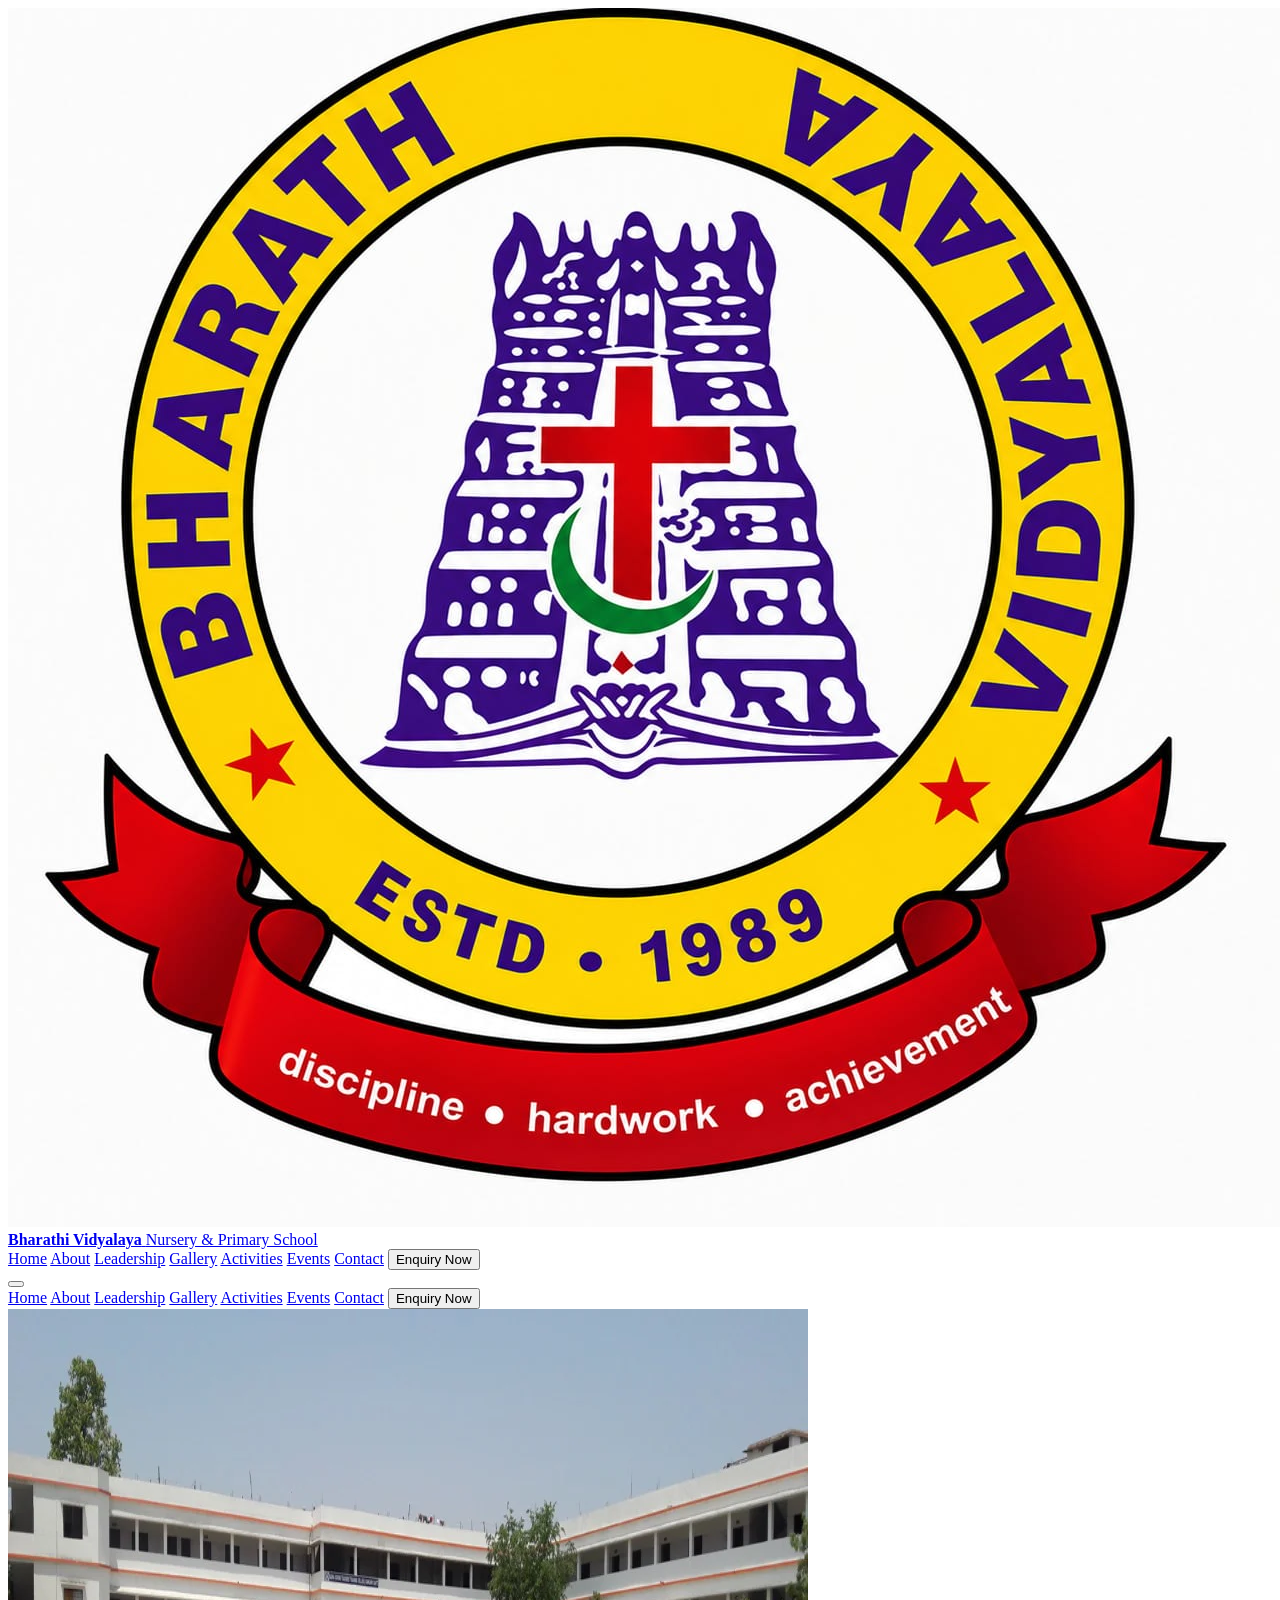
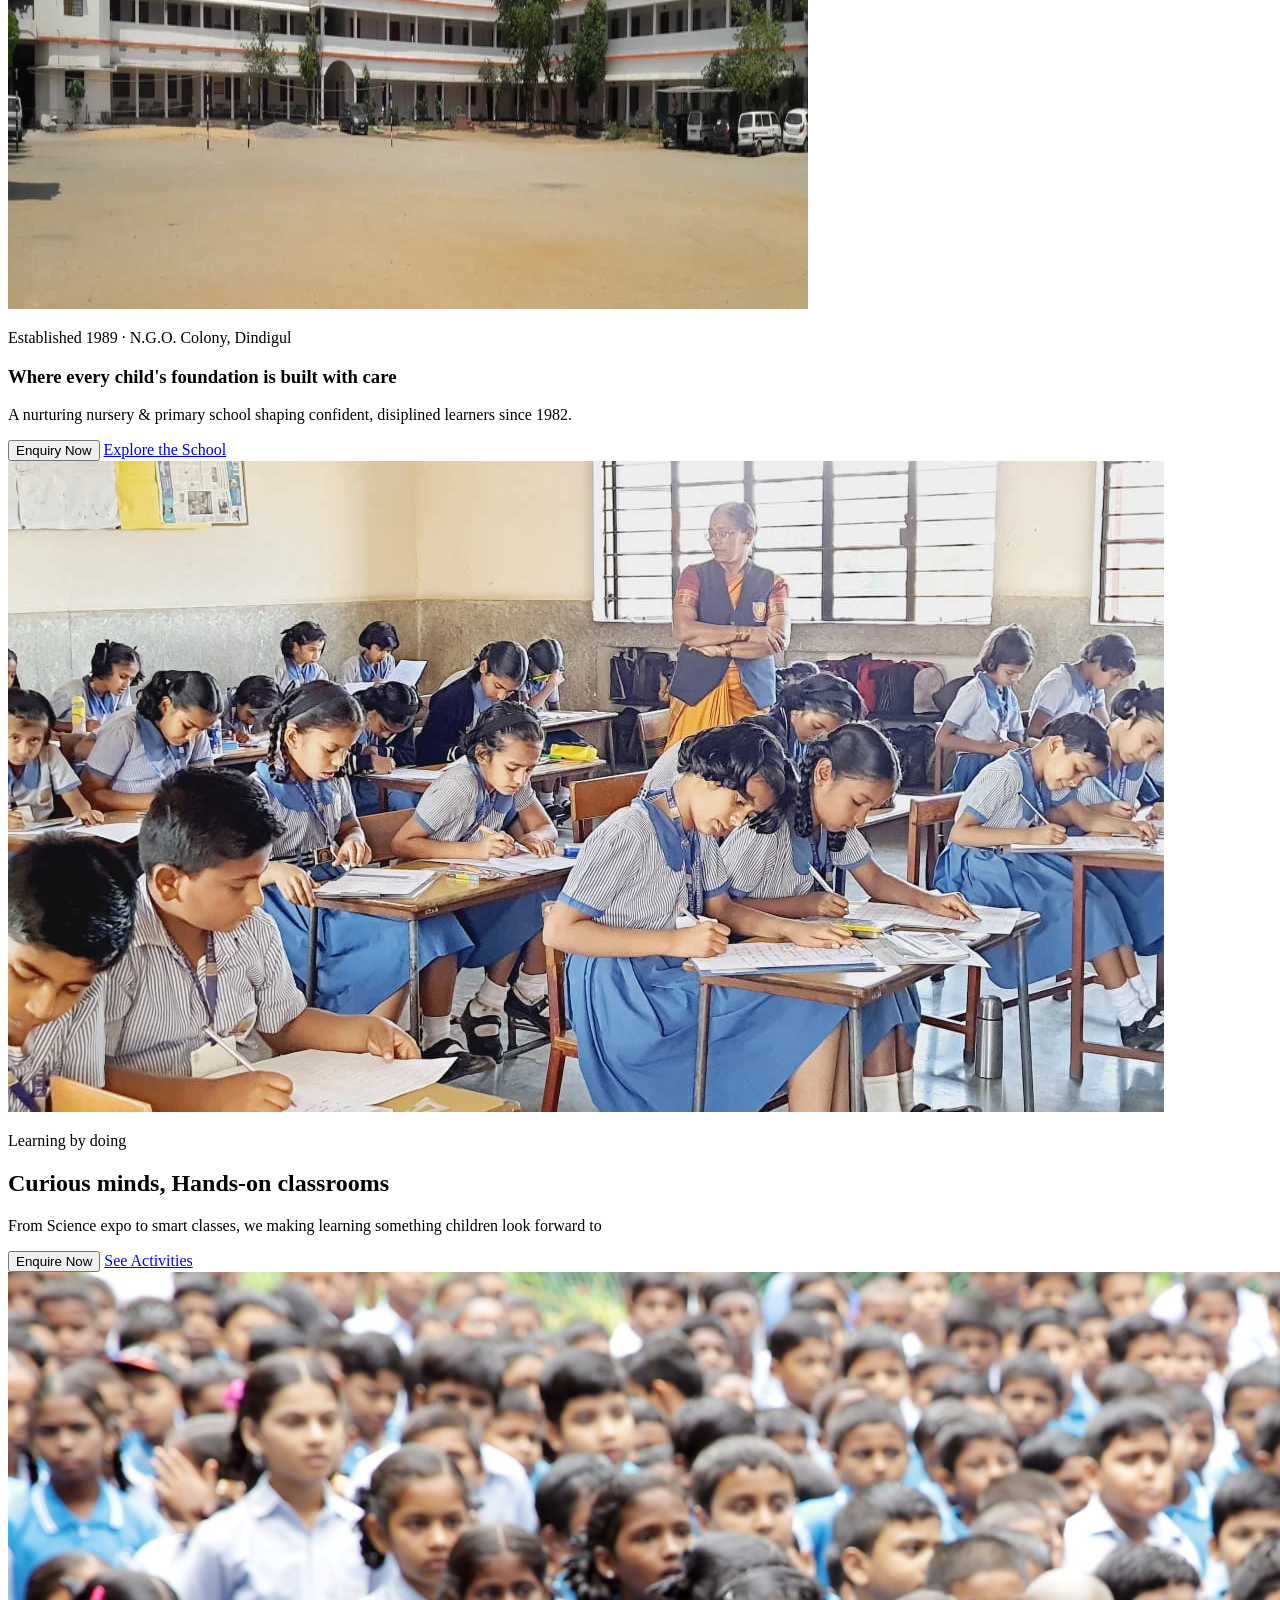
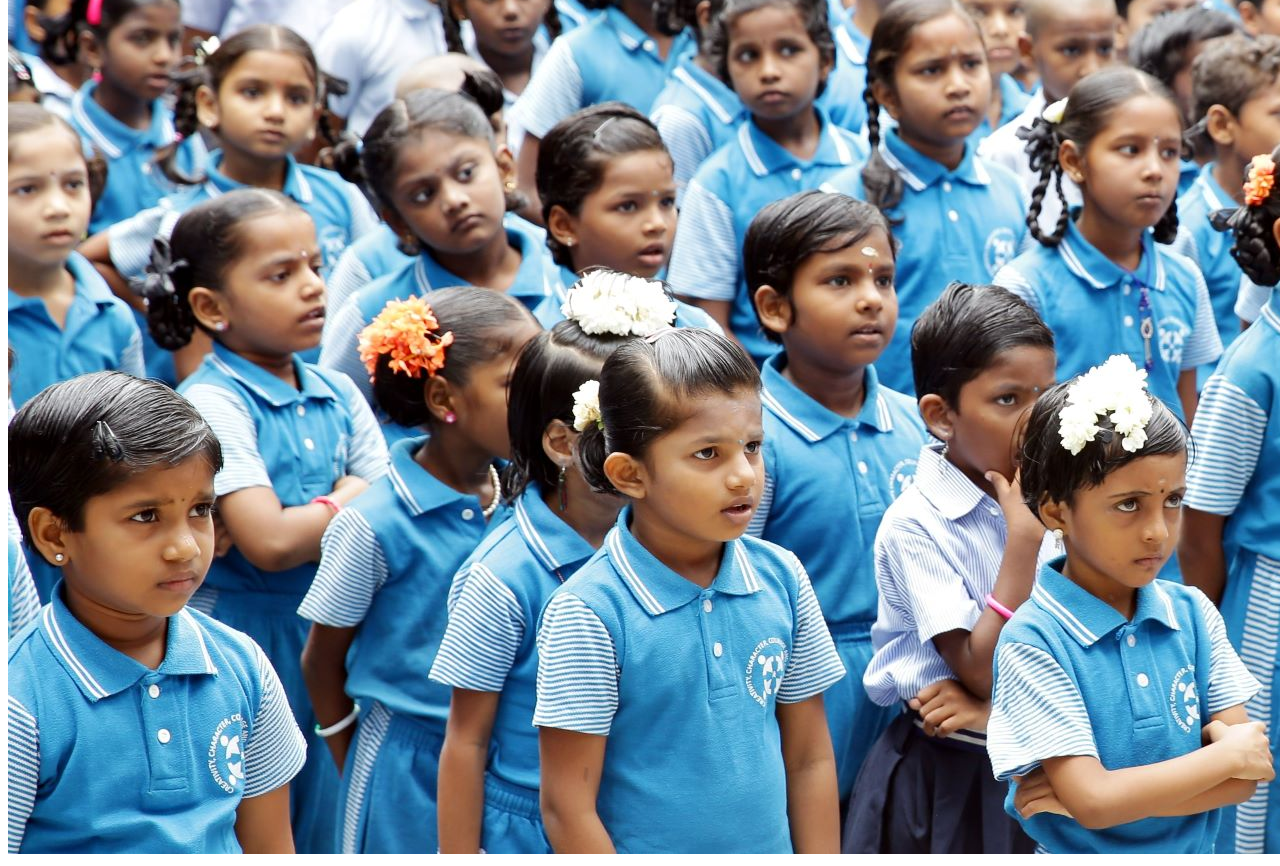
==== index.html @ d166e6af "first commit" ====
<!DOCTYPE html>
<html lang="en">
<head>
    <meta charset="UTF-8">
    <meta name="viewport" content="width=device-width, initial-scale=1.0">
    <title>Bharathi Vidyalaya</title>
    <meta
    name="description"
    content="Bharathi Vidyalaya Nursery & Primary School, N.G.O. Colony, Dindigul — nurturing confident young learners since 1989."
  />
  <link rel="icon" href="assets/images/bv_logo.jpeg">
  <link rel="stylesheet" href="css/style.css">
</head>
<body>

<!-- ================================ HEADER & NAV-BAR ================================ -->

    <header class="site-header" id="siteHeader">
        <div class="home-container nav-container">
            <a href="index.html" class="brand-img">
                <img src="assets/images/bv_logo.jpeg" class="brand-logo" alt="Bharathi Vidyalaya logo">

                <span class="brand-copy">
                    <strong>Bharathi Vidyalaya</strong>
                    <span>Nursery &amp; Primary School</span>
                </span>
            </a>

            <nav class="desktop-nav">
                <a class="active" href="index.html">Home</a>
                <a href="about.html">About</a>
                <a href="leadership.html">Leadership</a>
                <a href="gallery.html">Gallery</a>
                <a href="activities.html">Activities</a>
                <a href="event.html">Events</a>
                <a href="contact.html">Contact</a>

                <button class="nav-enquiry" type="button">Enquiry Now</button>
            </nav>

            <button class="menu-toggle" id="menuToggle" type="button" aria-label="Open navigation menu" area-expanded = false aria-controls="mobileNav">
                <span></span>
                <span></span>
                <span></span>
            </button>
        </div>

            <nav class="mobile-nav" id="mobileNav">
                <a href="index.html">Home</a>
                <a href="about.html">About</a>
                <a href="leadership.html">Leadership</a>
                <a href="gallery.html">Gallery</a>
                <a href="activities.html">Activities</a>
                <a href="event.html">Events</a>
                <a href="contact.html">Contact</a>

                <button type="button" class="mobile-enquiry">Enquiry Now</button>
            </nav>
    </header>

    <main>

        <!-- ====================================== HERO SECTION ====================================== -->
         <section class="hero-slider" id="home">
            <!-- SLIDE 1 -->
             <article class="hero-slide active">
                <img class="hero-image" src="assets/images/school.jpeg" alt="School Architect Image" />

                <div class="hero-overlay"></div>

                <div class="home-container hero-content-wrap">
                    <div class="hero-content">
                        <p class="hero-kicker">
                            <span></span>
                            Established 1989 · N.G.O. Colony, Dindigul
                        </p>

                        <h1>Where every child's foundation is built with care</h1>
                        <p class="hero-description">
                            A nurturing nursery &amp; primary school shaping confident,
                            disiplined learners since 1982.
                        </p>

                        <div class="hero-actions">
                            <button class="btn btn-primary" type="button">Enquiry Now</button>
                            <a href="about.html" class="btn btn-secondary">Explore the School</a>
                        </div>
                    </div>
                </div>
             </article>

             <!-- SLIDE 2 -->
              <article class="hero-slide">
                <img class="hero-image" src="assets/images/school_students.jpeg" alt="School Students">
                <div class="hero-overlay"></div>

                <div class="home-container hero-container-wrap">
                    <div class="hero-content">
                        <p class="hero-kicker">
                            <span></span>
                            Learning by doing
                        </p>

                        <h2>Curious minds, Hands-on classrooms</h2>
                        <p class="hero-description">
                            From Science expo to smart classes, we making learning something children look forward to
                        </p>

                        <div class="hero-actions">
                            <button class="btn btn-primary" type="button" data-open-inquiry>
                                Enquire Now
                            </button>
                            <a class="btn btn-secondary" href="activities.html">
                                See Activities
                            </a>
                        </div>
                    </div>
                </div>
              </article>

              <!-- SLIDE 3 -->
               <article class="hero-slide">
                <img class="hero-image" alt="Students" src="assets/images/students.jpg">
                <div class="hero-overlay"></div>
               </article>
         </section>
    </main>
    
</body>
</html>
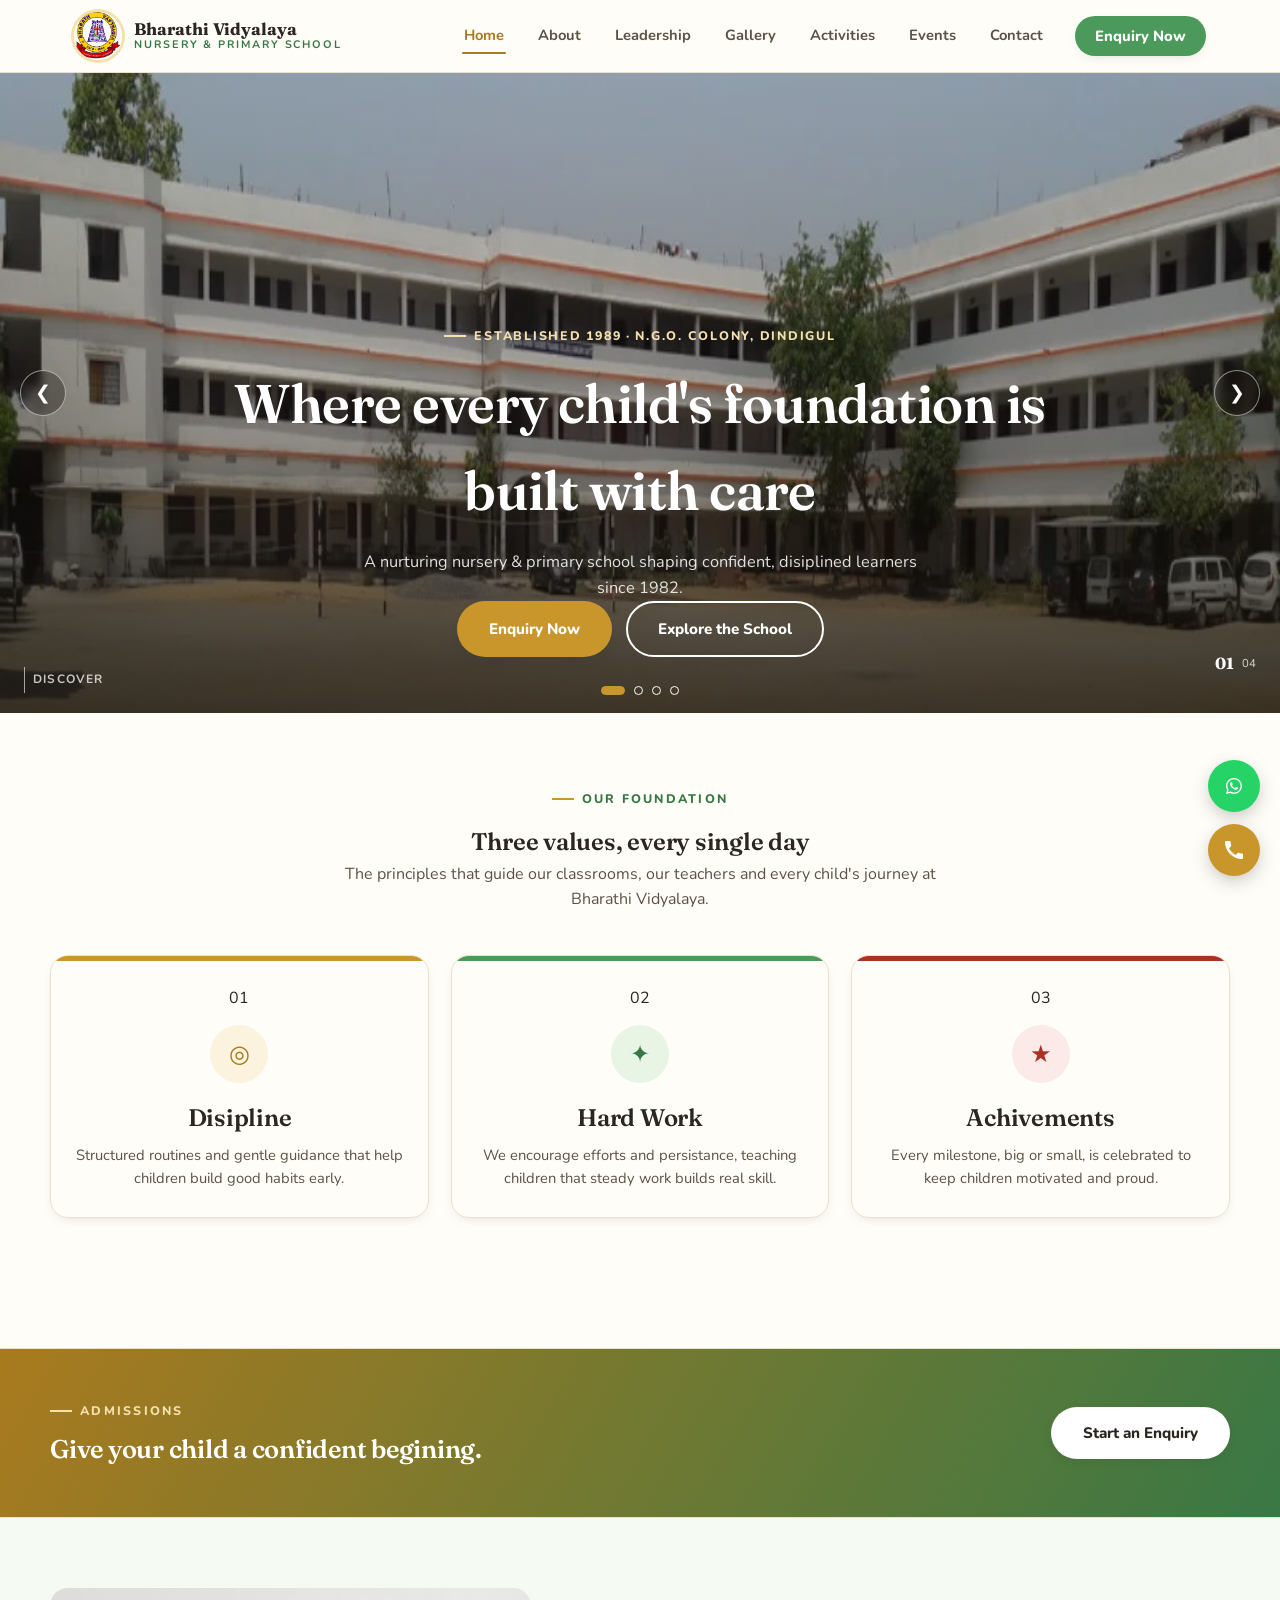
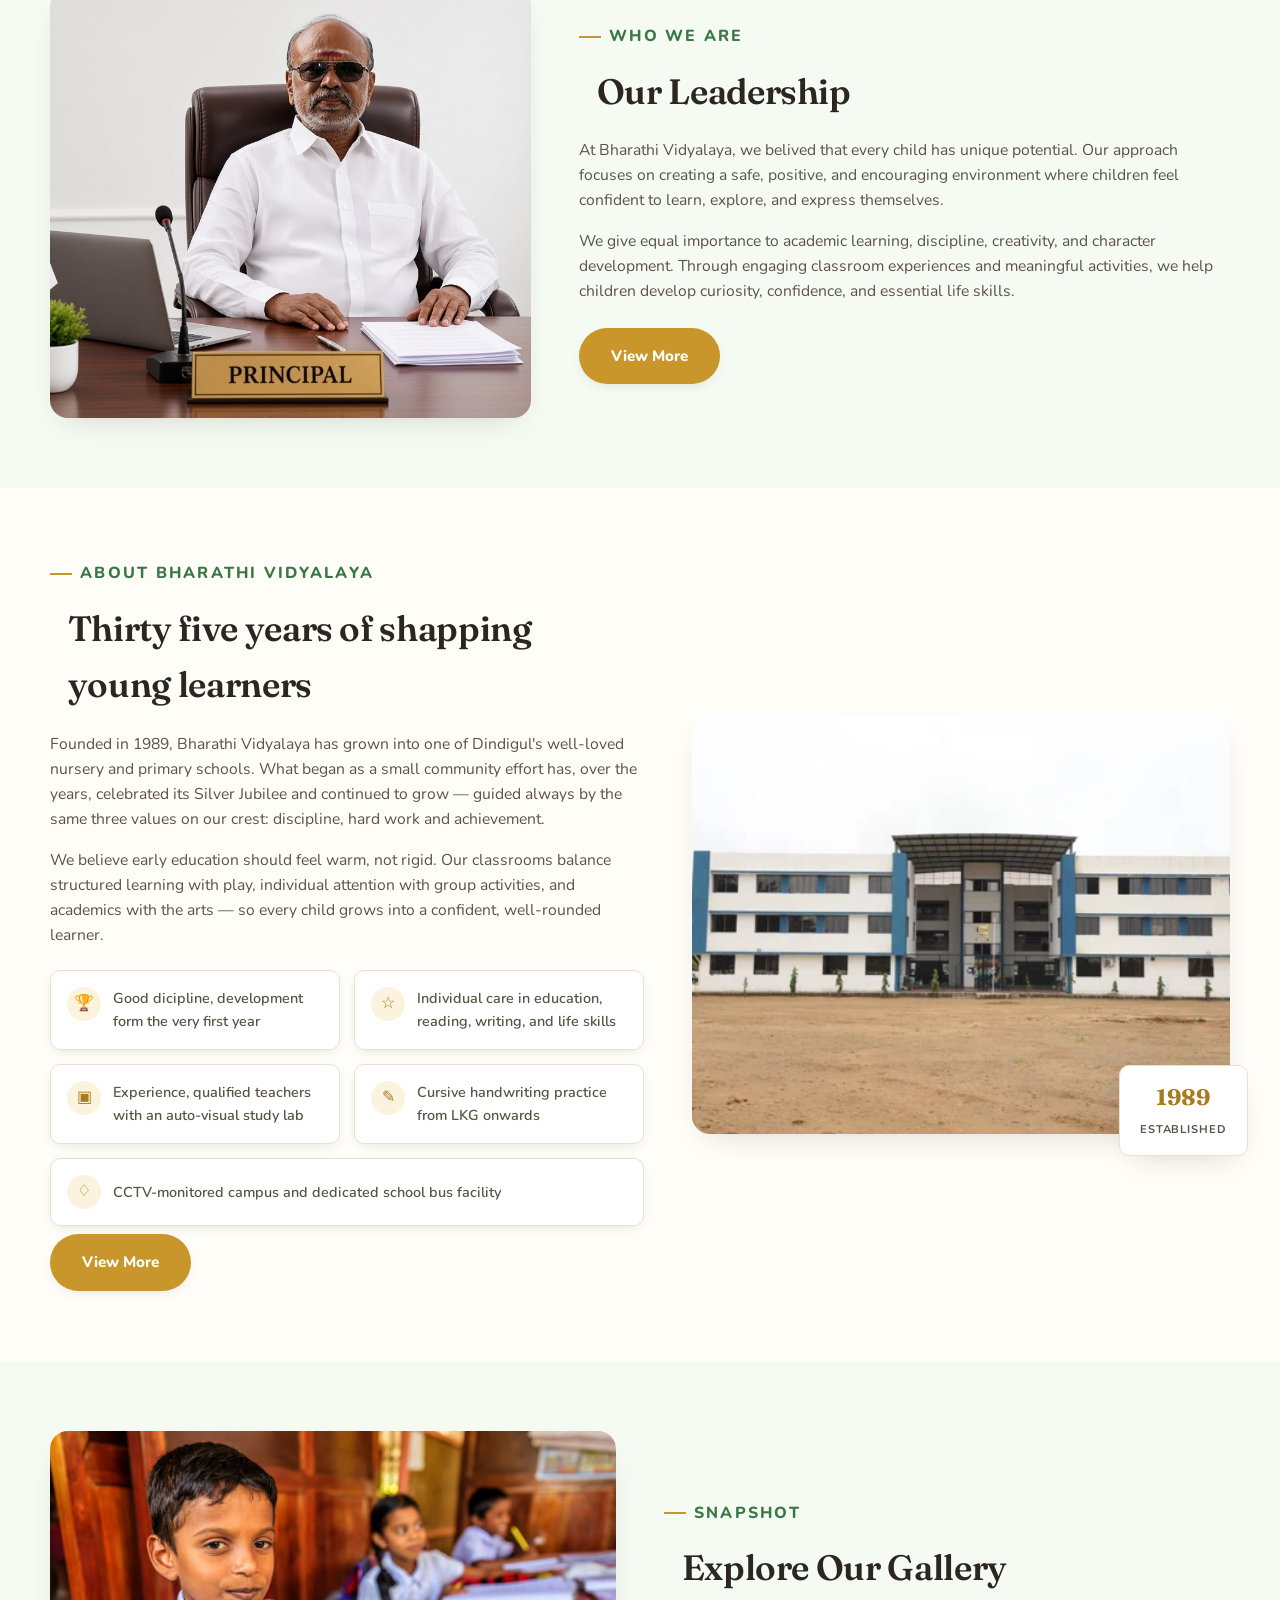
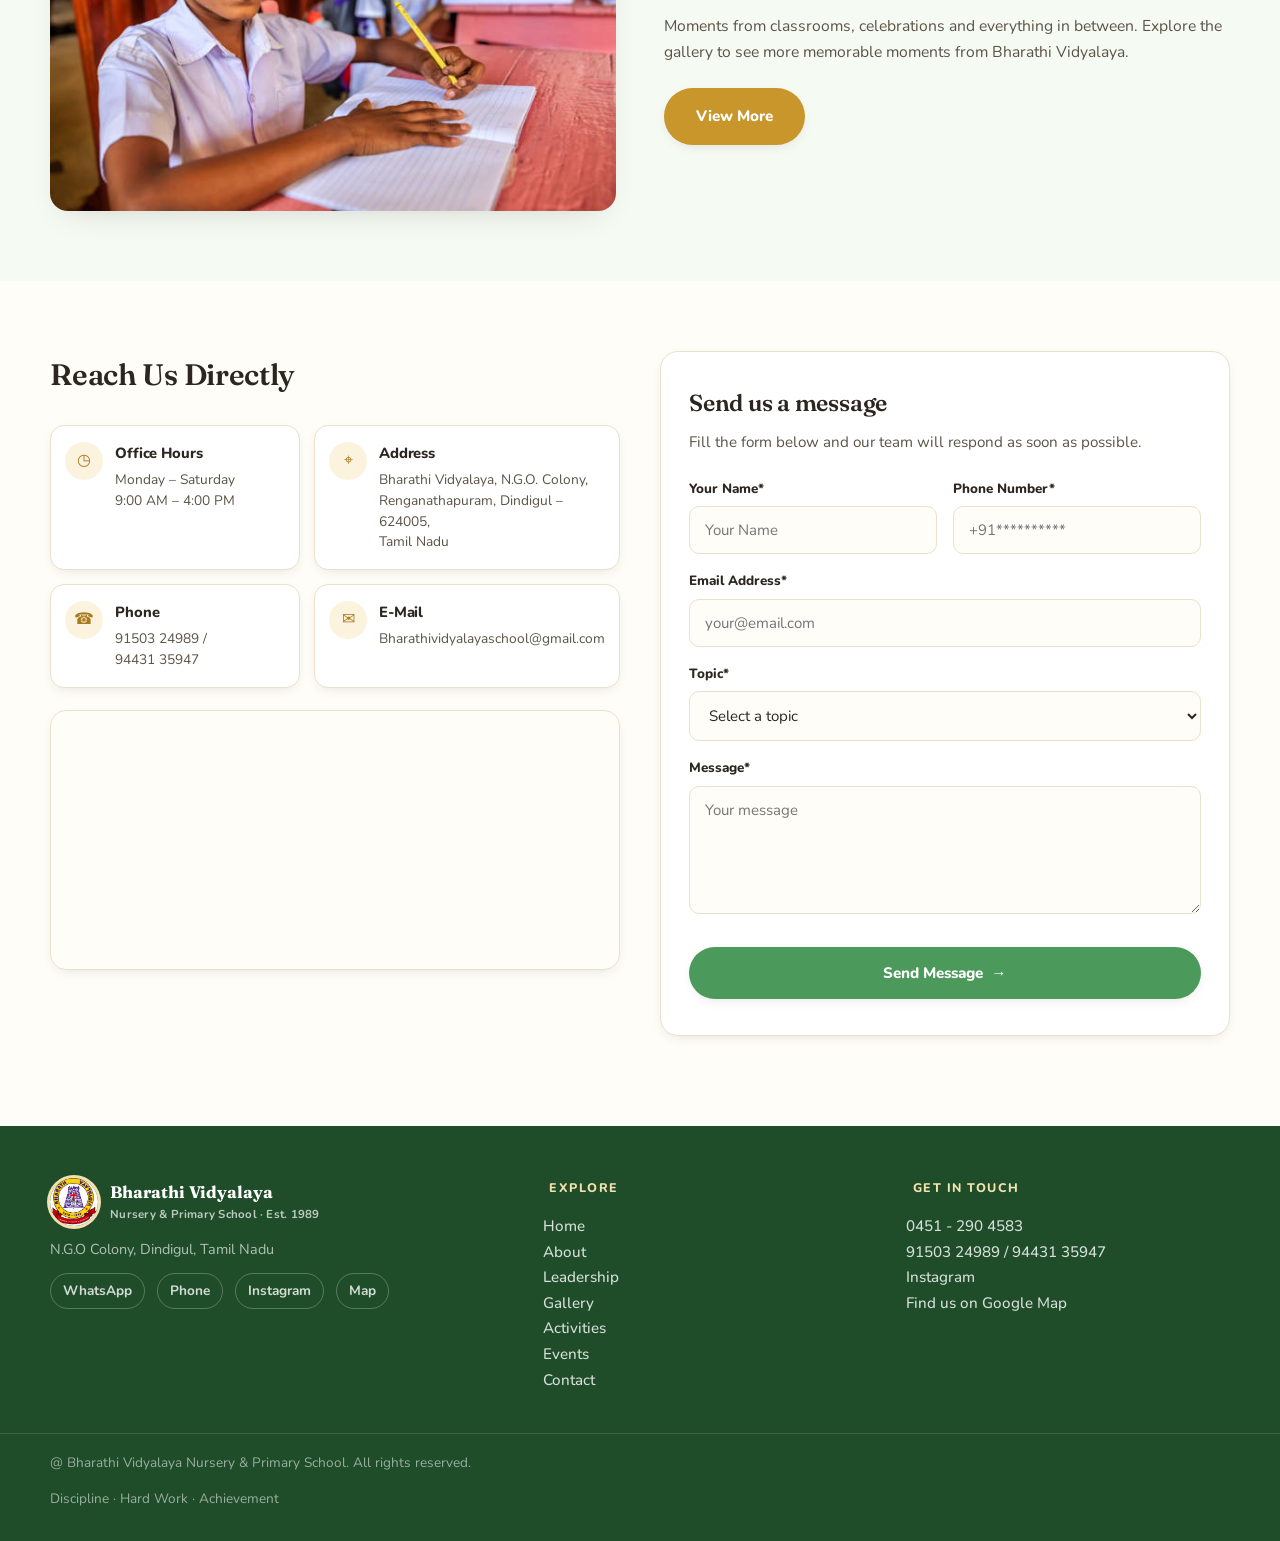
==== commit eb4fa917: "first commit" ====
--- a/index.html
+++ b/index.html
@@ -8,7 +8,7 @@
     name="description"
     content="Bharathi Vidyalaya Nursery & Primary School, N.G.O. Colony, Dindigul — nurturing confident young learners since 1989."
   />
-  <link rel="icon" href="assets/images/bv_logo.jpeg">
+  <link rel="icon" href="assets/images/logo_favicon.png">
   <link rel="stylesheet" href="css/style.css">
 </head>
 <body>
@@ -120,11 +120,499 @@
 
               <!-- SLIDE 3 -->
                <article class="hero-slide">
-                <img class="hero-image" alt="Students" src="assets/images/students.jpg">
+                <img class="hero-image" alt="Students" src="assets/images/annualday.jpeg">
                 <div class="hero-overlay"></div>
+
+                <div class="home-container hero-content-wrap">
+                    <div class="hero-content">
+                        <p class="hero-kicker">
+                            <span></span>
+                            Annual Day &amp; beyond
+                        </p>
+
+                        <h2>A stage for every talent to shine</h2>
+
+                        <p class="hero-description">Dance, drama, yoga, karate and more — building confidence beyond the classroom</p>
+
+                        <div class="hero-actions">
+                            <button class="btn btn-primary" type="button">Enquiry Now</button>
+                            <a class="btn btn-secondary" href="event.html">Upcomming Events</a>
+                        </div>
+                    </div> 
+                </div>
                </article>
+
+               <!-- SLIDE 4 -->
+                <article class="hero-slide">
+                    <img class="hero-image" src="assets/images/playground.jpeg" alt="playground">
+                    <div class="hero-overlay"></div>
+
+                    <div class="home-container hero-content-wrap">
+                        <div class="hero-content">
+                            <p class="hero-kicker">
+                                <span></span>
+                                A happy campus
+                            </p>
+
+                            <h2>Childhood cared for every single day</h2>
+                            <p class="hero-description">Safe play areas, attendive teachers and campus that feels like a second home.</p>
+
+                            <div class="hero-actions">
+                                <button class="btn btn-primary" type="button">Enquiry Now</button>
+                                <a class="btn btn-secondary" href="gallery.html">View Gallery</a>
+                            </div>
+                        </div>
+                    </div>
+                </article>
+
+                <!-- SLIDER CONTROLS -->
+                <button class="slider-arrow slider-prev" id="prevSlider" type="button">&#10094;</button>
+                <button class="slider-arrow slider-next" id="nextSlider" type="button">&#10095;</button>
+
+                <div class="slider-bottom">
+                    <div class="slider-dots" id="sliderDots"></div>
+                    <div class="slide-count">
+                    <strong id="currentSlideNumber">01</strong>
+                    <span></span>
+                    <small id="totalSlidesNumber">04</small>
+                    </div>
+                </div>
+
+                <div class="scroll-hint">
+                    <span class="scroll-line"></span>
+                    <span>Discover</span>
+                </div>
          </section>
+
+         <!-- ==================================== FOUNDATION & MOTO SECTION ==================================== -->
+         <section class="foundation-section" id="foundation">
+            <div class="home-container">
+                <div class="section-handling reveal">
+                    <p class="section-kicker">Our Foundation</p>
+                    <h2>Three values, every single day</h2>
+                    <p>
+                        The principles that guide our classrooms, our teachers and every child's journey at Bharathi Vidyalaya.
+                    </p>
+                </div>
+                <div class="foundation-grid">
+                    <article class="value-card reveal">
+                        <div class="card-top-line"></div>
+                        <span class="value-number">01</span>
+                            <div class="value-icon">◎</div>
+                            <h3>Disipline</h3>
+                            <p>
+                                Structured routines and gentle guidance that help children build good habits early.
+                            </p>
+                    </article>
+                    <article class="value-card reveal">
+                        <div class="card-top-line green"></div>
+                        <span class="value-number">02</span>
+                        <div class="value-icon">✦</div>
+                        <h3>Hard Work</h3>
+                        <p>
+                            We encourage efforts and persistance, teaching children that steady work builds real skill.
+                        </p>
+                    </article>
+                    <article class="value-card reveal">
+                        <div class="card-top-line ribbon"></div>
+                        <span class="value-number">03</span>
+                        <div class="value-icon">★</div>
+                        <h3>Achivements</h3>
+                        <p>
+                            Every milestone, big or small, is celebrated to keep children motivated and proud.
+                        </p>
+                    </article>
+                </div>
+            </div>
+         </section>
+
+         <!-- =================================== SMALL HOME CTA =================================== -->
+          <section class="home-cta">
+            <div class="home-container home-cta-inner-reveal">
+                <div>
+                    <p class="section-kicker light">Admissions</p>
+                    <h2>Give your child a confident begining.</h2>
+                </div>
+
+                <button class="btn btn-light" type="button">Start an Enquiry</button>
+            </div>
+          </section>
     </main>
-    
+    <!-- ===================================== ADMISSION ENQUIRY MODEL ===================================== -->
+
+    <div class="model" id="enquiry-model">
+        <div class="model-backdrop"></div>
+
+        <section class="model-dialog" role="dialog">
+            <button class="model-close" type="button">&times;</button>
+
+            <div class="model-heading">
+                <p class="section-kicker">Admission Enquiry</p>
+                <h2 id="enquiryTitle">Let's start your child's journey</h2>
+                <p>Fill in the details below and the school team can contact you.</p>
+            </div>
+
+            <form class="inquiry-form" id="inquiryForm">
+                <div class="form-grid">
+                    <div class="form-group full">
+                        <label for="parentName">Child's / Parent's Name*</label>
+                        <input type="text" id="parentName" name="parentName" placeholder="Enter fullname" required>
+                    </div>
+                    <div class="form-group">
+                        <label for="email">Email</label>
+                        <input type="email" name="email" id="email" placeholder="you@example.com">
+                    </div>
+                    <div class="form-group">
+                        <label for="phone">Phone*</label>
+                        <input type="tel" name="phone" id="phone" placeholder="+91**********" required>
+                    </div>
+                    <div class="form-group">
+                        <label for="classApplying">Class Applying For*</label>
+                        <select name="classApplying" id="classApplying" required>
+                            <option value="">Select Class*</option>
+                            <option>Pre-KG</option>
+                            <option>LKG</option>
+                            <option>UKG</option>
+                            <option>I Std</option>
+                            <option>II Std</option>
+                            <option>III Std</option>
+                            <option>IV Std</option>
+                            <option>V Std</option>
+                        </select>
+                    </div>
+
+                    <fieldset class="form-group gender-group">
+                        <legend>Gender</legend>
+                        <div class="radio-row">
+                            <label><input type="radio" name="gender" value="Male">Male</label>
+                            <label><input type="radio" name="gender" value="Female">Female</label>
+                        </div>
+                    </fieldset>
+
+                    <div class="form-group full">
+                        <label for="address">Address</label>
+                        <textarea name="address" id="address" rows="3" placeholder="Enter your address"></textarea>
+                    </div>
+                </div>
+
+                <button class="btn btn-ptimary submit-btn" type="submit">Submit Enquiry</button>
+            </form>
+        </section>
+    </div>
+
+    <!-- ================================= WHO WE ARE / LEADERSHIP PREVIEW ================================= -->
+     <section class="home-leadership-section" id="whoWeAre">
+        <div class="home-container home-leadership-container">
+            
+            <!-- PRINCIPAL IMAGE -->
+             <div class="home-leadership-image-wrapper">
+                <img src="assets/images/principal_desk.jpg" alt="Principal of Bharathi Vidyalaya" class="home-leadership-image">
+             </div>
+
+             <!-- LEADERSHIP CONTENT -->
+              <div class="home-leadership-content">
+                <p class="home-section-kicker">Who We Are</p>
+                <h2 class="home-section-title">Our Leadership</h2>
+                <div class="home-leadership-description">
+                    <p>
+                        At Bharathi Vidyalaya, we belived that every child has unique potential.
+                        Our approach focuses on creating a safe, positive, and encouraging 
+                        environment where children feel confident to learn, explore, and express
+                        themselves.
+                    </p>
+                    <p>
+                        We give equal importance to academic learning, discipline, creativity,
+                        and character development. Through engaging classroom experiences and
+                        meaningful activities, we help children develop curiosity, confidence,
+                        and essential life skills.
+                    </p>
+                </div>
+
+                <a href="leadership.html" class="btn btn-primary home-view-more-btn">View More</a>
+              </div>
+        </div>
+     </section>
+
+     <!-- ================================= ABOUT SCHOOL PREVIEW ================================= -->
+      <section class="home-about-section" id="aboutPreview">
+        <div class="home-container home-about-container">
+
+            <!-- ABOUT CONTENT -->
+             <div class="home-about-content">
+                <p class="home-section-kicker">About Bharathi Vidyalaya</p>
+                <h2 class="home-section-title">
+                    Thirty five years of shapping young learners
+                </h2>
+
+                <div class="home-about-description">
+                    <p>
+                        Founded in 1989, Bharathi Vidyalaya has grown into one of
+                        Dindigul's well-loved nursery and primary schools. What began as
+                        a small community effort has, over the years, celebrated its
+                        Silver Jubilee and continued to grow — guided always by the same
+                        three values on our crest: discipline, hard work and achievement.
+                    </p>
+                    <p>
+                        We believe early education should feel warm, not rigid. Our
+                        classrooms balance structured learning with play, individual
+                        attention with group activities, and academics with the arts —
+                        so every child grows into a confident, well-rounded learner.
+                    </p>
+                </div>
+
+                <!-- SCHOOL HIGHLIGHTS -->
+                 <div class="home-about-highlights">
+                    <div class="home-about-highlight-card">
+                        <span class="home-about-highlight-icon">🏆</span>
+                        <p>
+                            Good dicipline, development form the very first year
+                        </p>
+                    </div>
+                    <div class="home-about-highlight-card">
+                        <span class="home-about-highlight-icon">☆</span>
+                        <p>
+                            Individual care in education, reading, writing, and life skills
+                        </p>
+                    </div>
+                    <div class="home-about-highlight-card">
+                        <span class="home-about-highlight-icon">▣</span>
+                        <p>
+                            Experience, qualified teachers with an auto-visual study lab
+                        </p>
+                    </div>
+                    <div class="home-about-highlight-card">
+                        <span class="home-about-highlight-icon">✎</span>
+                        <p>
+                            Cursive handwriting practice from LKG onwards
+                        </p>
+                    </div>
+                    <div class="home-about-highlight-card home-about-highlight-card-wide">
+                        <span class="home-about-highlight-icon">♢</span>
+                        <p>
+                            CCTV-monitored campus and dedicated school bus facility
+                        </p>
+                    </div>
+                 </div>
+                 <a href="about.html" class="btn btn-primary home-view-more-btn">View More</a>
+             </div>
+             <!-- SCHOOL IMAGE -->
+              <div class="home-about-image-wrapper">
+                <img src="assets/images/campus_image.jpeg" alt="Bharathi Vidyalaya Campus" class="home-about-image">
+                <div class="home-established-badge">
+                    <strong>1989</strong>
+                    <span>ESTABLISHED</span>
+                </div>
+              </div>
+        </div>
+      </section>
+
+      <!-- GALLERY PREVIEW -->
+       <section class="home-gallery-section" id="gallery-preview">
+            <div class="home-container home-gallery-container">
+
+                <!-- GALLERY PREVIEW IMAGE -->
+                <div class="home-gallery-image-wrapper">
+                    <img src="assets/images/student_writing.jpg" alt="School students writting" class="home-gallery-image">
+                </div>
+
+                <!-- GALLERY CONTENT -->
+                <div class="home-gallery-content">
+                    <p class="home-section-kicker">Snapshot</p>
+                    <h2 class="home-section-title">Explore Our Gallery</h2>
+                    <p class="gallery-description">
+                        Moments from classrooms, celebrations and everything in between.
+                        Explore the gallery to see more memorable moments from Bharathi Vidyalaya.
+                    </p>
+
+                    <a href="gallery.html" class="btn btn-primary home-view-more-btn">View More</a>
+                </div>
+            </div>
+       </section>
+    <!-- ================================= CONTACT / SEND MESSAGE ================================= --> 
+     <section class="home-contact-section" id="contact-preview">
+    <div class="home-container home-contact-container">
+
+        <!-- LEFT: Contact details + Map -->
+        <div class="home-contact-details">
+        <h2 class="home-contact-title">Reach Us Directly</h2>
+
+        <div class="home-contact-info-grid">
+            <div class="home-contact-info-item">
+            <div class="home-contact-info-icon">◷</div>
+            <div class="home-contact-info-content">
+                <h3>Office Hours</h3>
+                <p>Monday – Saturday<br>9:00 AM – 4:00 PM</p>
+            </div>
+            </div>
+
+            <div class="home-contact-info-item">
+            <div class="home-contact-info-icon">⌖</div>
+            <div class="home-contact-info-content">
+                <h3>Address</h3>
+                <p>
+                Bharathi Vidyalaya, N.G.O. Colony,<br>
+                Renganathapuram, Dindigul – 624005,<br>
+                Tamil Nadu
+                </p>
+            </div>
+            </div>
+
+            <div class="home-contact-info-item">
+            <div class="home-contact-info-icon">☎</div>
+            <div class="home-contact-info-content">
+                <h3>Phone</h3>
+                <p>
+                <a href="tel:9150324989">91503 24989</a> /<br>
+                <a href="tel:9443135947">94431 35947</a>
+                </p>
+            </div>
+            </div>
+
+            <div class="home-contact-info-item">
+            <div class="home-contact-info-icon">✉</div>
+            <div class="home-contact-info-content">
+                <h3>E-Mail</h3>
+                <p>
+                <a href="mailto:Bharathividyalayaschool@gmail.com">
+                    Bharathividyalayaschool@gmail.com
+                </a>
+                </p>
+            </div>
+            </div>
+        </div>
+
+        <!-- Google Map -->
+        <div class="home-contact-map-wrapper">
+            <iframe
+            src="https://maps.google.com/maps?q=Bharathi+Vidyalaya+N.G.O.+Colony+Renganathapuram+Dindigul+624005&z=16&output=embed"
+            width="100%"
+            height="100%"
+            style="border:0;"
+            allowfullscreen=""
+            loading="lazy"
+            referrerpolicy="no-referrer-when-downgrade"
+            title="Bharathi Vidyalaya location">
+            </iframe>
+        </div>
+        </div>
+
+        <!-- RIGHT: Send Message Form -->
+        <div class="home-message-wrapper">
+        <div class="home-message-heading">
+            <h2>Send us a message</h2>
+            <p>Fill the form below and our team will respond as soon as possible.</p>
+        </div>
+
+        <form class="home-message-form" id="homeMessageForm">
+            <div class="home-message-form-row">
+            <div class="home-message-form-group">
+                <label for="homeContactName">Your Name*</label>
+                <input type="text" id="homeContactName" name="name" placeholder="Your Name" required>
+            </div>
+            <div class="home-message-form-group">
+                <label for="homeContactPhone">Phone Number*</label>
+                <input type="tel" id="homeContactPhone" placeholder="+91**********" required>
+            </div>
+            </div>
+
+            <div class="home-message-form-group">
+            <label for="homeContactEmail">Email Address*</label>
+            <input type="email" id="homeContactEmail" name="email" placeholder="your@email.com" required>
+            </div>
+
+            <div class="home-message-form-group">
+            <label for="homeContactTopic">Topic*</label>
+            <select name="topic" id="homeContactTopic" required>
+                <option value="">Select a topic</option>
+                <option value="admission">Admission Enquiry</option>
+                <option value="school">School Information</option>
+                <option value="activities">Activities</option>
+                <option value="transport">Transport</option>
+                <option value="other">Other</option>
+            </select>
+            </div>
+
+            <div class="home-message-form-group">
+            <label for="homeContactMessage">Message*</label>
+            <textarea name="message" id="homeContactMessage" rows="5" placeholder="Your message" required></textarea>
+            </div>
+
+            <button class="btn btn-primary home-message-submit-btn" type="submit">
+            Send Message <span>→</span>
+            </button>
+        </form>
+        </div>
+
+    </div>
+    </section>
+
+     <!-- ===================================== FOOTER ===================================== -->
+     <footer class="site-footer">
+        <div class="home-container footer-top">
+            <div class="footer-brand">
+                <a href="index.html" class="brand-img">
+                    <img src="assets/images/bv_logo.jpeg" class="brand-logo" alt="Bharathi Vidyalaya logo">
+                    <span class="brand-copy">
+                        <strong>Bharathi Vidyalaya</strong>
+                        <span>Nursery &amp; Primary School · Est. 1989</span>
+                    </span>
+                </a>
+                <p class="footer-address">N.G.O Colony, Dindigul, Tamil Nadu</p>
+                <div class="footer-social">
+                    <a href="#">WhatsApp</a>
+                    <a href="#">Phone</a>
+                    <a href="https://www.instagram.com/bharathi_vidyalaya_/">Instagram</a>
+                    <a href="https://www.google.com/maps?ll=10.369026,77.995531&z=16&t=m&hl=en-US&gl=US&mapclient=embed&cid=11891929816617068147">Map</a>
+                </div>
+            </div>
+
+            <div class="footer-col">
+                <h4>Explore</h4>
+                <ul>
+                    <li><a href="index.html">Home</a></li>
+                    <li><a href="about.html">About</a></li>
+                    <li><a href="leadership.html">Leadership</a></li>
+                    <li><a href="gallery.html">Gallery</a></li>
+                    <li><a href="activities.html">Activities</a></li>
+                    <li><a href="event.html">Events</a></li>
+                    <li><a href="contact.html">Contact</a></li>
+                </ul>
+            </div>
+
+            <div class="footer-col">
+                <h4>Get in Touch</h4>
+                <ul>
+                    <li><a href="tel:04512904583">0451 - 290 4583</a></li>
+                    <li><a href="tel:9150324989">91503 24989 / 94431 35947</a></li>
+                    <li><a href="https://www.instagram.com/bharathi_vidyalaya_/">Instagram</a></li>
+                    <li><a href="https://www.google.com/maps?ll=10.369026,77.995531&z=16&t=m&hl=en-US&gl=US&mapclient=embed&cid=11891929816617068147" target="_blank" rel="noopener">Find us on Google Map</a></li>
+                </ul>
+            </div>
+        </div>
+
+        <div class="footer-bottom">
+            <div class="home-container footer-bottom-inner">
+                <p>@ Bharathi Vidyalaya Nursery &amp; Primary School. All rights reserved.</p>
+                <p class="footer-motto">Discipline · Hard Work · Achievement</p>
+            </div>
+        </div>
+     </footer>
+
+    <!-- ================================= FLOATING ACTION BUTTON ================================= -->
+      <div class="fap-group">
+        <a href="https://wa.me/919150324989" class="fab fab-whatsapp" target="_blank" rel="noopener">
+            <svg xmlns="http://www.w3.org/2000/svg" width="16" height="16" fill="currentColor" class="bi bi-whatsapp" viewBox="0 0 16 16">
+            <path d="M13.601 2.326A7.85 7.85 0 0 0 7.994 0C3.627 0 .068 3.558.064 7.926c0 1.399.366 2.76 1.057 3.965L0 16l4.204-1.102a7.9 7.9 0 0 0 3.79.965h.004c4.368 0 7.926-3.558 7.93-7.93A7.9 7.9 0 0 0 13.6 2.326zM7.994 14.521a6.6 6.6 0 0 1-3.356-.92l-.24-.144-2.494.654.666-2.433-.156-.251a6.56 6.56 0 0 1-1.007-3.505c0-3.626 2.957-6.584 6.591-6.584a6.56 6.56 0 0 1 4.66 1.931 6.56 6.56 0 0 1 1.928 4.66c-.004 3.639-2.961 6.592-6.592 6.592m3.615-4.934c-.197-.099-1.17-.578-1.353-.646-.182-.065-.315-.099-.445.099-.133.197-.513.646-.627.775-.114.133-.232.148-.43.05-.197-.1-.836-.308-1.592-.985-.59-.525-.985-1.175-1.103-1.372-.114-.198-.011-.304.088-.403.087-.088.197-.232.296-.346.1-.114.133-.198.198-.33.065-.134.034-.248-.015-.347-.05-.099-.445-1.076-.612-1.47-.16-.389-.323-.335-.445-.34-.114-.007-.247-.007-.38-.007a.73.73 0 0 0-.529.247c-.182.198-.691.677-.691 1.654s.71 1.916.81 2.049c.098.133 1.394 2.132 3.383 2.992.47.205.84.326 1.129.418.475.152.904.129 1.246.08.38-.058 1.171-.48 1.338-.943.164-.464.164-.86.114-.943-.049-.084-.182-.133-.38-.232"/>
+            </svg>
+        </a>
+        <a href="tel:9150324989" class="fab fab-call" aria-label="Call">
+            <svg xmlns="http://www.w3.org/2000/svg" width="24" height="24" viewBox="0 0 24 24" fill="currentColor">
+            <path d="M20.01 15.38c-1.23 0-2.42-.2-3.53-.56a.977.977 0 0 0-1.01.24l-1.57 1.97c-2.83-1.35-5.48-3.9-6.89-6.83l1.95-1.66c.27-.28.35-.67.24-1.02-.37-1.12-.56-2.3-.56-3.53 0-.54-.45-.99-.99-.99H4.19C3.65 3 3 3.24 3 3.99 3 13.28 10.73 21 20.01 21c.71 0 .99-.63.99-1.18v-3.45c0-.54-.45-.99-.99-.99z"/>
+            </svg>
+        </a>
+      </div>
+
+     <!-- =========================================== SCRIPT FILE LOADS =========================================== -->
+      <script src="js/main.js"></script>
 </body>
 </html>
--- a/css/style.css
+++ b/css/style.css
@@ -0,0 +1,2436 @@
+/* ==========================================================================
+   Bharathi Vidyalaya — Home Page Styles
+   Fonts: Fraunces (headings) + Nunito (body)
+============================================================================= */
+
+@import url('https://fonts.googleapis.com/css2?family=Fraunces:ital,opsz,wght@0,9..144,400;0,9..144,600;0,9..144,700;1,9..144,500&family=Nunito:wght@400;600;700;800&display=swap');
+
+:root{
+  --gold: #C9962C;
+  --gold-deep: #A97A1E;
+  --gold-light: #F3E1AE;
+  --gold-pale: #FBF3DD;
+  --green: #4C9A5B;
+  --green-deep: #397845;
+  --green-light: #E8F5E4;
+  --green-pale: #F5FAF3;
+  --ribbon: #A93226;
+  --ink: #2B2620;
+  --ink-soft: #5B5346;
+  --base: #FFFDF8;
+  --white: #FFFFFF;
+  --line: #EAE1CC;
+  --shadow: 0 12px 32px -16px rgba(43,38,32,0.22);
+  --shadow-sm: 0 4px 14px -6px rgba(43,38,32,0.18);
+  --radius: 18px;
+  --radius-sm: 10px;
+  --ease: cubic-bezier(.22,.61,.36,1);
+}
+
+/* ================================================ RESET ================================================ */
+
+*,*::before,*::after{ box-sizing:border-box; }
+html{scroll-behavior: smooth;}
+body{
+    margin: 0;
+    font-family:'Nunito', sans-serif;
+    background: var(--base);
+    color: var(--ink);
+    line-height: 1.6;
+    -webkit-font-smoothing:antialiased;
+    overflow-x: hidden;
+}
+img{max-width: 100%; display: block;}
+a{color: inherit; text-decoration: none;}
+ul{margin: 0; padding: 0; list-style: none;}
+h1,h2,h3,h4{
+    font-family: 'Fraunces', serif;
+    font-weight: 600;
+    margin: 0 0.5em;
+    color: var(--ink);
+    letter-spacing: -0.01em;
+}
+p{margin: 0 0 1em; color: var(--ink-soft);}
+button{font-family: inherit; cursor: pointer; border: 0; background: none;}
+:focus-visible{outline: 3px solid var(--green); outline-offset: 3px;}
+@media (prefers-reduced-motion: reduce){
+  *{ animation-duration:0.01ms !important; animation-iteration-count:1 !important; transition-duration:0.01ms !important; scroll-behavior:auto !important; }
+}
+
+.home-container {width: 100%; max-width: 1180px; margin: auto; padding: 0.24px;}
+
+/* ======================================== BUTTONS ======================================== */
+
+.btn {
+    display: inline-flex;
+    align-items: center;
+    gap: 8px;
+    padding: 14px 30px; 
+    border-radius: 100px;
+    font-weight: 800;
+    font-size: .95rem;
+    border:2px solid transparent;
+    transition:transform .2s var(--ease), box-shadow .2s var(--ease), background .2s;
+    cursor: pointer;
+}
+
+.btn-primary {background:var(--gold); color:#fff; box-shadow:var(--shadow-sm);}
+.btn-primary:hover {background: var(--gold-deep); transform: translateY(-2px); box-shadow: var(--shadow);}
+.btn-secondary {background: transparent; border-color: var(--white); color: var(--white);}
+.btn-secondary:hover {background: var(--gold); color: #fff;}
+.btn-light {background: var(--white); color: var(--ink); box-shadow: var(--shadow-sm);}
+.btn-light:hover {background:var(--gold-pale); transform:translateY(-2px);}
+
+/* ================================= HEADER / NAVBAR ================================= */
+
+.site-header {
+    position: sticky;
+    top: 0;
+    z-index: 500;
+    background: rgba(255,253,248,.92);
+    backdrop-filter: blur(10px);
+    border-bottom: 1px solid var(--line);
+}
+.nav-container {
+    display: flex;
+    align-items: center;
+    justify-content: space-between;
+    padding: 12px 24px;
+}
+.brand-img {
+    display: flex;
+    align-items: center;
+    gap: 12px;
+}
+.brand-logo {
+    width: 48px;
+    height: 48px;
+    border-radius: 50px;
+    object-fit: cover;
+    box-shadow: 0 0 0 3px var(--gold-light);
+}
+.brand-copy { line-height: 1.15; }
+.brand-copy strong {
+    display:block; font-family:'Fraunces',serif; font-size:1.05rem; color:var(--ink);
+}
+.brand-copy span {
+    display: block;
+    font-size: .68rem;
+    letter-spacing: .12rem;
+    text-transform: uppercase;
+    color: var(--green-deep);
+    font-weight: 700; 
+}
+
+.desktop-nav {
+    display: flex;
+    align-items: center;
+    gap: 30px;
+}
+.desktop-nav a {
+    position: relative;
+    font-weight: 700;   
+    font-size: 0.92rem;
+    color: var(--ink-soft);
+    padding: 6px 2px;
+    transition: color 0.2s ease;
+}
+.desktop-nav a::after {
+    content: "";
+    position: absolute;
+    left: 0;
+    bottom: 0;
+    width: 0;
+    height: 2px;
+    background: var(--gold-deep);
+    border-radius: 2px;
+    transition: width 0.25s ease;
+}
+
+.desktop-nav a:hover, .desktop-nav a.active {
+    color:var(--gold-deep);
+    
+}
+.desktop-nav a:hover::after, .desktop-nav a.active::after{width: 100%; }
+.nav-enquiry {
+    background: var(--green);
+    color: #fff;
+    padding: 10px 20px;
+    border-radius: 100px;
+    font-weight: 800;
+    font-size: .92rem;
+    box-shadow: var(--shadow-sm);
+    transition: background .2s;
+}
+.nav-enquiry:hover {
+    background: var(--green-deep);
+}
+.menu-toggle {
+    display: none;
+    padding: 6px;
+}
+.menu-toggle span {
+    display: block;
+    width: 24px;
+    height: 2.5px;
+    background: var(--ink);
+    margin: 5px 0;
+    border-radius: 2px;
+    transition: .3s;
+}
+.mobile-nav {
+    display: none;
+    position: fixed;
+    top: 73px;
+    left: 0;
+    right: 0;
+    height: calc(100vh - 73px);
+    height: calc(100dvh - 73px);
+    background:var(--base);
+    flex-direction:column;
+    align-items: flex-start;
+    justify-content: flex-start;
+    padding: 30px 24px;
+    gap: 22px;
+    transform: translateX(100%);
+    transition: transform .35s var(--ease);
+    overflow-y: auto;
+    z-index: 600;
+}
+.mobile-nav.open{ 
+    display:flex; 
+    transform:translateX(0); 
+}
+.mobile-nav a{ 
+    position: relative;
+    font-size:1.15rem; 
+    font-weight:700; 
+    width:100%; 
+    color:var(--ink); 
+}
+.mobile-nav a.active {
+    color: var(--gold-deep);
+    font-weight: 800;
+}
+.mobile-nav a.active::after {
+    content: "";
+    position: absolute;
+    left: 0;
+    bottom: -5px;
+    width: 35px;
+    height: 2px;
+    background: var(--gold);
+    border-radius: 2px;
+}
+.mobile-enquiry{
+  width:100%; 
+  text-align:center; 
+  background:var(--green); 
+  color:#fff;
+  padding:12px 20px; 
+  border-radius:100px; 
+  font-weight:800;
+}
+
+
+/* ======================================= HERO SLIDER ======================================= */
+.hero-slider {
+    position: relative;
+    width: 100;
+    height: min(78vh, 640px);
+    min-height: 420px;
+    overflow: hidden;
+    background: var(--ink);
+}
+.hero-slide {
+    position: absolute;
+    inset: 0;
+    opacity: 0;
+    visibility: hidden;
+    transition: opacity .6s var(--ease), visibility .6s var(--ease);
+}
+.hero-slide.active {
+    opacity: 1;
+    visibility: visible;
+}
+.hero-image{
+    width:100%; 
+    height:100%; 
+    object-fit:cover; 
+}
+.hero-overlay {
+    position: absolute;
+    inset: 0;
+    background: linear-gradient(0deg, rgba(20,16,10,.78) 0%, rgba(20,16,10,.35) 45%, rgba(20,16,10,.15) 100%);
+}
+.hero-content-wrap, .hero-container-wrap {
+    position: absolute;
+    left: 0;
+    right: 0;
+    bottom: 0;
+    z-index: 2;
+    padding: 0 24px 56px;
+}
+.hero-content {
+    text-align: center;
+    color: #fff;
+    max-width: 820px;
+    margin: 0 auto;
+}
+.hero-kicker {
+    display: inline-flex;
+    align-items: center;
+    gap: 8px;
+    justify-content: center;
+    font-family: 'Nunito', sans-serif;
+    font-weight: 800;
+    font-size: .78rem;
+    letter-spacing:.14em;
+    text-transform: uppercase;
+    color: var(--gold-light);
+    margin-bottom: 14px;
+    width: 100%;
+}
+.hero-kicker span {
+    content: '';
+    width: 22px;
+    height: 2px;
+    background: var(--gold-light);
+    display: inline-block;
+}
+.hero-content h1, .hero-content h2 {
+    color: #fff;
+    font-size: clamp(1.9rem,4.6vw,3.4rem);
+    max-width: 820px;
+    margin: 0 auto 14px;
+}
+.hero-description {
+    color: rgba(255,255,255,.86);
+    max-width: 560px;
+    margin: 0 auto 24px;
+}
+.hero-actions {
+    display: flex;
+    gap: 14px;
+    justify-content: center;
+    flex-wrap: wrap;
+}
+.slider-arrow {
+    position: absolute;
+    top: 50%;
+    transform: translateY(-50%);
+    z-index: 3;
+    width: 46px;
+    height: 46px;
+    border-radius: 50%;
+    border: 1px solid rgba(255,255,255,.5);
+    background:rgba(20,16,10,.35);
+    color: #fff;
+    font-size: 1.2rem;
+    display: flex;
+    align-items: center;
+    justify-content: center;
+    backdrop-filter: blur(4px);
+    transition: background .2s;
+}
+.slider-arrow:hover {
+    background: rgba(20,16,10,.6);
+}
+.slider-prev {
+    left: 20px;
+}
+.slider-next {
+    right: 20px;
+}
+.slider-bottom {
+    position: absolute;
+    bottom: 18px;
+    left: 0;
+    right: 0;
+    z-index: 3;
+    display: flex;
+    align-items: center;
+    justify-content: center;
+    gap: 16px;
+}
+.slider-dots {
+    display: flex;
+    gap: 9px;
+}
+.slider-dots span, .slider-dots button {
+    width:9px; 
+    height:9px; 
+    border-radius:50%; 
+    border:1.5px solid #fff; 
+    background:transparent; 
+    padding:0;
+    transition:.25s; 
+    display:inline-block;
+}
+.slider-dots .active{
+    background:var(--gold); 
+    border-color:var(--gold); 
+    width:24px; 
+    border-radius:6px; 
+}
+.slide-count{
+  position:absolute; 
+  right:24px; 
+  bottom:18px; 
+  z-index:3;
+  display:flex; 
+  align-items:center; 
+  gap:4px; 
+  color:rgba(255,255,255,.8); 
+  font-size:.85rem;
+}
+.slide-count strong{
+    color:#fff; 
+    font-family:'Fraunces',serif; 
+    font-size:1rem; 
+}
+.scroll-hint{
+  position:absolute; 
+  left:24px; 
+  bottom:20px; 
+  z-index:3;
+  display:flex; 
+  align-items:center; 
+  gap:8px; 
+  color:rgba(255,255,255,.75);
+  font-size:.75rem; 
+  letter-spacing:.1em; 
+  text-transform:uppercase; 
+  font-weight:700;
+}
+.scroll-line{
+    width:1px; 
+    height:26px; 
+    background:rgba(255,255,255,.6); 
+    display:inline-block; 
+}
+
+/* ================================= CONTACT HERO (straight) ================================= */
+.contact-hero {
+  position: relative;
+  width: 100%;
+  height: min(78vh, 480px);
+  min-height: 360px;
+  overflow: hidden;
+  background: var(--ink);
+}
+
+.contact-hero-image {
+  width: 100%;
+  height: 100%;
+  object-fit: cover;
+}
+
+.contact-hero-overlay {
+  position: absolute;
+  inset: 0;
+  background: linear-gradient(
+    0deg,
+    rgba(20, 16, 10, 0.78) 0%,
+    rgba(20, 16, 10, 0.4) 50%,
+    rgba(20, 16, 10, 0.25) 100%
+  );
+}
+
+.contact-hero-content-wrap {
+  position: absolute;
+  left: 0;
+  right: 0;
+  bottom: 0;
+  z-index: 2;
+  padding: 0 24px 48px;
+}
+
+.contact-hero-content {
+  text-align: center;
+  color: #fff;
+  max-width: 780px;
+  margin: 0 auto;
+}
+
+.hero-kicker {
+  display: inline-flex;
+  align-items: center;
+  gap: 8px;
+  justify-content: center;
+  font-family: 'Nunito', sans-serif;
+  font-weight: 800;
+  font-size: 0.78rem;
+  letter-spacing: 0.14em;
+  text-transform: uppercase;
+  color: var(--gold-light);
+  margin-bottom: 14px;
+}
+
+.hero-kicker span {
+  width: 22px;
+  height: 2px;
+  background: var(--gold-light);
+  display: inline-block;
+}
+
+.contact-hero-content h1 {
+  color: #fff;
+  font-size: clamp(1.9rem, 4.2vw, 3rem);
+  margin: 0 auto 14px;
+}
+
+.hero-description {
+  color: rgba(255, 255, 255, 0.86);
+  max-width: 560px;
+  margin: 0 auto;
+  font-size: 1.02rem;
+}
+
+/* ======================================= FOUNDATION SECTION ======================================= */
+.foundation-section {
+    padding: 70px 0;
+}
+.section-handling {
+    text-align: center;
+    max-width: 640px;
+    margin: 0 auto 42px;
+}
+.section-kicker {
+    display: inline-flex;
+    align-items: center;
+    gap: 8px;
+    font-family: 'Nunito', sans-serif;
+    font-weight: 800;
+    font-size: .78rem;
+    letter-spacing: .14rem;
+    text-transform: uppercase;
+    color: var(--green-deep);
+    margin-bottom: 14px;
+}
+.section-kicker::before {
+    content: '';
+    width: 22px;
+    height: 2px;
+    background: var(--gold);
+    display: inline-block;
+}
+.section-kicker.light {
+    color: var(--gold-light);
+}
+.section-kicker.light::before {
+    background: var(--gold-light);
+}
+.foundation-grid {
+    display: grid;
+    grid-template-columns: repeat(3, 1fr);
+    gap: 22px;
+    margin-top: 8px;
+}
+.value-card {
+    background: var(white);
+    border-radius: var(--radius);
+    padding: 30px 22px 26px;
+    text-align: center;
+    border: 1px solid var(--line);
+    box-shadow: var(--shadow-sm);
+    position: relative;
+    overflow: hidden;
+    transition:transform .3s var(--ease), box-shadow .3s var(--ease);
+}
+.value-card:hover {
+    transform: translateY(-6px);
+    box-shadow: var(--shadow);
+}
+.card-top-line {
+    position: absolute;
+    top: 0;
+    left: 0;
+    width: 100%;
+    height: 5px;
+    background: var(--gold);
+}
+.card-top-line.green {
+    background: var(--green);
+}
+.card-top-line.ribbon {
+    background: var(--ribbon);
+}
+.value-numbers {
+    display: block;
+    font-family: 'Fraunces',serif;
+    font-size: .85rem;
+    font-weight: 700;
+    color: var(--line);
+    margin-top: 10px;
+}
+.value-icon {
+    width: 58px;
+    height: 58px;
+    margin: 14px auto 16px;
+    border-radius: 50%;
+    display: flex;
+    align-items: center;
+    justify-content: center;
+    background: var(--gold-pale);
+    color: var(--gold-deep);
+    font-size: 1.5rem;
+}
+.value-card:nth-child(2) .value-icon {
+    background: var(--green-light);
+    color: var(--green-deep);
+}
+.value-card:nth-child(3) .value-icon {
+    background:#FBEAE7;
+    color: var(--ribbon);
+}
+.value-card h3 {
+    font-size: 1.5rem;
+    margin-bottom: 6px;
+}
+.value-card p {
+    font-size: .92rem;
+    margin: 0;
+}
+
+/* ========================================= HOME CTA BAND ========================================= */
+.home-cta {
+    margin: 60px 0 0;
+    padding: 46px 0;
+    background: linear-gradient(120deg, var(--gold-deep), var(--green-deep));
+    border-top:1px solid var(--line);
+    border-bottom:1px solid var(--line);
+}
+.home-cta-inner-reveal {
+    display: flex;
+    align-items: center;
+    justify-content: space-between;
+    gap: 24px;
+    flex-wrap: wrap;
+    text-align: left;
+}
+.home-cta h2 {
+    color: #fff;
+    font-size: 1.6rem;
+    margin: 0;
+}
+.home-cta .section-kicker.light {
+    margin-bottom: 8px;
+}
+
+
+/* ================================== ADMISSION ENQUIRY MODEL ================================== */
+
+.model {
+    position: fixed;
+    inset: 0;
+    z-index: 3000;
+    display: flex;
+    align-items: center;
+    justify-content: center;
+    padding: 20px;
+    opacity: 0;
+    visibility: hidden;
+    transition: opacity .3s var(--ease), visibility .3s var(--ease);
+}
+.model.open {
+    opacity: 1;
+    visibility: visible;
+}
+.model-backdrop {
+    position: absolute;
+    inset: 0;
+    background: rgba(20,16,10,.55);
+    backdrop-filter:blur(3px);
+}
+.model-dialog {
+    position: relative;
+    background: var(--white);
+    width: 100%;
+    max-width: 560px;
+    border-radius: var(--radius);
+    box-shadow: 0 30px 70px rgba(0,0,0,.35);
+    max-height: 88vh;
+    overflow-y: auto;
+    transform: translateY(24px) scale(.97) ;
+    transition: transform .35s var(--ease);
+    padding:24px 28px 28px;
+}
+.model.open .model-dialog{
+    transform:translateY(0) scale(1);
+ }
+ .model-close {
+    position: absolute;
+    top: 20px;
+    right: 20px;
+    background: var(--gold-pale);
+    width: 34px;
+    height: 34px;
+    border-radius: 50%;
+    font-size: 1rem;
+    color: var(--gold-deep);
+ }
+ .model-heading {
+    margin-bottom: 20px;
+    padding-right: 40px;
+ }
+ .model-heading h2{
+    font-size: 1.3rem;
+    margin-bottom: 4px;
+ }
+ .model-heading p {
+    font-size:.88rem; margin:0;
+ }
+ .form-grid {
+    display: grid;
+    grid-template-columns: 1fr 1fr;
+    gap: 16px;
+ }
+ .form-group {
+    margin-bottom: 0;
+ }
+ .form-group.full {
+    grid-column:1 / -1;
+ }
+.form-group label, .gender-group legend {
+    display: block;
+    font-size: .84rem;
+    font-weight: 800;
+    margin-bottom: 7px;
+    color: var(--ink);
+}
+.form-group input, .form-group select, .form-group textarea {
+    width: 100%;
+    padding: 13px 15px;
+    border-radius: 10px;
+    border: 1.5px solid var(--line);
+    font-family: inherit;
+    font-size: .94rem;
+    background: var(--base);
+    color: var(--ink);
+    transition: border-color .2s, box-shadow .2s;
+}
+.form-group input:focus, .form-group select:focus, .form-group textarea:focus {
+    border-color:var(--green); 
+    box-shadow:0 0 0 4px var(--green-light); 
+    outline:none;
+}
+.gender-group{ 
+    border:0; padding:0; margin:0; 
+}
+.radio-row{ 
+    display:flex; 
+    gap:18px; 
+    flex-wrap:wrap; 
+}
+.radio-row label{ 
+    display:flex; 
+    align-items:center; 
+    gap:7px; font-weight:700; 
+    font-size:.9rem; 
+    color:var(--ink-soft); 
+}
+.radio-row input{ 
+    accent-color:var(--green);
+    width:16px; 
+    height:16px; 
+}
+.submit-btn {
+    width: 100%;
+    justify-content: center;
+    margin-top: 22px;
+    background-color: var(--green);
+    color: var(--white);
+}
+.form-note {
+    font-size: .78rem;
+    text-align: center;
+    margin: 12px 0 0;
+    color: var(--ink-soft);
+}
+.success-message {
+    display: flex;
+    flex-direction: column;
+    align-items: center;
+    text-align: center;
+    padding: 50px 10px 20px;
+}
+.success-icon {
+    width: 64px;
+    height: 64px;
+    border-radius: 50%;
+    background:var(--green-light);
+    color: var(--green-deep);
+    display: flex;
+    align-items: center;
+    justify-content: center;
+    font-size: 1.8rem;
+    margin: 0 auto 16px;
+}
+.success-message h3 {
+    font-size: 1.3rem;
+}
+
+
+/* ================================ FORM VALIDATION ERROR MESSAGE ================================ */
+.form-error {
+    display: block;
+    margin-top: 6px;
+    color: #c0392b;
+    font-size: 0.78rem;
+    font-weight: 700;
+}
+
+.input-error {
+    border-color: #c0392b !important;
+    box-shadow: 0 0 0 3px rgba(192, 57, 43, 0.1) !important;
+}
+
+/* ==========================================================================
+   SHARED "home-section" HELPERS (leadership / about / gallery / contact)
+   ========================================================================== */
+
+.home-section-kicker {
+    display: inline-flex;
+    align-items: center;
+    gap: 8px;
+    font-family: 'Nunito' sans-serif;
+    font-weight: 800;
+    font-weight: .78rem;
+    letter-spacing: .14rem;
+    text-transform: uppercase;
+    color: var(--green-deep);
+    margin-bottom: 14px;
+}
+.home-section-kicker::before {
+    content: '';
+    width: 22px;
+    height: 2px;
+    background: var(--gold);
+    display:inline-block;
+}
+.home-section-title{
+    font-size:clamp(1.6rem,3.2vw,2.2rem); 
+    margin-bottom:18px; }
+.home-view-more-btn{
+    margin-top:8px; 
+}
+/* ==================================== WHO WE ARE / LEADERSHIP PREVIEW ==================================== */
+.home-leadership-section{ 
+    padding:70px 0; 
+    background:var(--green-pale); 
+}
+.home-leadership-container {
+    display: grid;
+    grid-template-columns: .85fr 1.15fr;
+    gap: 48px;
+    align-items: center;
+}
+.home-leadership-image-wrapper {
+    border-radius: var(--radius);
+    overflow: hidden;
+    box-shadow: var(--shadow);
+}
+.home-leadership-image{ 
+    width:100%; 
+    height:430px; 
+    object-fit: cover;
+    transition: transform .5s var(--ease);
+}
+.home-leadership-image:hover {
+    transform:scale(1.06); 
+}
+.home-leadership-description p{ 
+    font-size:.98rem; 
+}
+
+/* =========================================== ABOIT SCHOOL PREVIEW =========================================== */
+.home-about-section{ 
+    padding:70px 0;
+}
+.home-about-container{
+  display:grid; 
+  grid-template-columns:1.05fr .95fr; 
+  gap:48px; 
+  align-items:center;
+}
+.home-about-description p{ 
+    font-size:.98rem; 
+}
+.home-about-highlights{
+  margin-top:22px; 
+  display:grid; 
+  grid-template-columns:1fr 1fr; 
+  gap:14px;
+}
+.home-about-highlight-card{
+  display:flex; 
+  align-items:flex-start; 
+  gap:12px;
+  background:var(--white); 
+  border:1px solid var(--line); 
+  border-radius:var(--radius-sm);
+  padding:16px; 
+  box-shadow:var(--shadow-sm);
+  transition:transform .25s var(--ease), box-shadow .25s var(--ease);
+}
+.home-about-highlight-card:hover{ 
+    transform:translateY(-3px); 
+    box-shadow:var(--shadow); 
+}
+.home-about-highlight-card-wide{ 
+    grid-column:1 / -1; 
+}
+.home-about-highlight-icon{
+  flex:none; 
+  width:34px; 
+  height:34px; 
+  border-radius:50%;
+  background:var(--gold-pale); 
+  color:var(--gold-deep);
+  display:flex; 
+  align-items:center; 
+  justify-content:center; 
+  font-size:1rem;
+}
+.home-about-highlight-card p{
+  margin:0; 
+  font-size:.9rem; 
+  font-weight:600; 
+  color:var(--ink-soft); 
+  align-self:center;
+}
+.home-about-image-wrapper{ 
+    position:relative; 
+}
+.home-about-image{ 
+    width:100%; 
+    border-radius:var(--radius); 
+    box-shadow:var(--shadow); 
+    object-fit:cover; 
+    height:420px; 
+    transition: transform .5s var(--ease);
+}
+.home-about-image:hover {
+    transform:scale(1.06); 
+}
+.home-established-badge{
+  position:absolute; 
+  bottom:-22px; 
+  right:-18px;
+  background:var(--white); 
+  border-radius:var(--radius-sm);
+  padding:14px 20px; 
+  box-shadow:var(--shadow); 
+  border:1px solid var(--line); 
+  text-align:center;
+}
+.home-established-badge strong{ 
+    display:block; 
+    font-family:'Fraunces',serif; 
+    font-size:1.4rem; 
+    color:var(--gold-deep); 
+}
+.home-established-badge span{ 
+    font-size:.7rem; 
+    text-transform:uppercase; 
+    letter-spacing:.08em; 
+    color:var(--ink-soft); 
+    font-weight:700; 
+}
+
+/* ======================================== GALLERY PREVIEW ======================================== */
+.home-gallery-section {
+    padding: 70px 0;
+    background: var(--green-pale);
+}
+.home-gallery-container {
+    display: grid;
+    grid-template-columns: 1fr 1fr;
+    gap: 48px;
+    align-items: center;
+}
+.home-gallery-image-wrapper {
+    border-radius:var(--radius); 
+    overflow:hidden; 
+    box-shadow:var(--shadow);
+}
+.home-gallery-image {
+    width: 100%;
+    height: 380px;
+    object-fit: cover;
+    transition: transform .5s var(--ease);
+}
+.home-gallery-image-wrapper:hover .home-gallery-image{ 
+    transform:scale(1.06); 
+}
+.gallery-description{ 
+    font-size:.98rem; 
+}
+
+/* ======================================= FLOATING BUTTONS ======================================= */
+
+.fap-group {
+    position: fixed;
+    right: 20px;
+    bottom: 24px;
+    display: flex;
+    flex-direction: column;
+    gap: 12px;
+    z-index: 400;
+}
+.fab {
+    width: 52px;
+    height: 52px;
+    border-radius: 50%;
+    display: flex;
+    align-items: center;
+    justify-content: center;
+    font-size: .78rem;
+    font-weight: 800;
+    color: #fff;
+    box-shadow: 0 6px 20px -4px rgba(0,0,0,.3);
+    transition: transform .2s var(--ease);
+}
+.fab:hover {
+    transform: scale(1.08);
+}
+.fab-whatsapp {
+    background: #25D366;
+}
+.fab-call {
+    background: var(--gold);
+}
+/* ========== CONTACT SECTION ========== */
+.home-contact-section {
+  padding: 70px 0 90px;
+}
+
+.home-contact-container {
+  display: grid;
+  grid-template-columns: 1fr 1fr;
+  gap: 40px;
+  align-items: start;
+}
+
+/* LEFT COLUMN */
+.home-contact-details {
+  display: flex;
+  flex-direction: column;
+  gap: 22px;
+}
+
+.home-contact-title {
+  font-size: clamp(1.5rem, 2.5vw, 1.85rem);
+  margin: 0 0 4px;
+}
+
+.home-contact-info-grid {
+  display: grid;
+  grid-template-columns: 1fr 1fr;
+  gap: 14px;
+}
+
+.home-contact-info-item {
+  display: flex;
+  align-items: flex-start;
+  gap: 12px;
+  background: var(--white);
+  border: 1px solid var(--line);
+  border-radius: 14px;
+  padding: 16px 14px;
+  box-shadow: var(--shadow-sm);
+  transition: transform 0.25s var(--ease),
+              box-shadow 0.25s var(--ease);
+}
+
+.home-contact-info-item:hover {
+  transform: translateY(-3px);
+  box-shadow: var(--shadow);
+}
+
+.home-contact-info-icon {
+  flex-shrink: 0;
+  width: 38px;
+  height: 38px;
+  border-radius: 50%;
+  background: var(--gold-pale);
+  color: var(--gold-deep);
+  display: flex;
+  align-items: center;
+  justify-content: center;
+  font-size: 1rem;
+}
+
+.home-contact-info-content h3 {
+  font-family: 'Nunito', sans-serif;
+  font-size: 0.92rem;
+  font-weight: 800;
+  margin: 0 0 5px;
+  color: var(--ink);
+}
+
+.home-contact-info-content p {
+  margin: 0;
+  font-size: 0.86rem;
+  line-height: 1.5;
+  color: var(--ink-soft);
+}
+
+.home-contact-info-content a {
+  color: var(--ink-soft);
+  transition: color 0.2s;
+}
+
+.home-contact-info-content a:hover {
+  color: var(--gold-deep);
+}
+
+/* Map */
+.home-contact-map-wrapper {
+  border-radius: 16px;
+  overflow: hidden;
+  border: 1px solid var(--line);
+  box-shadow: var(--shadow-sm);
+  height: 260px;
+}
+
+.home-contact-map-wrapper iframe {
+  width: 100%;
+  height: 100%;
+  display: block;
+}
+
+/* RIGHT COLUMN – Form */
+.home-message-wrapper {
+  background: var(--white);
+  border: 1px solid var(--line);
+  border-radius: 18px;
+  padding: 32px 28px 36px;
+  box-shadow: var(--shadow-sm);
+}
+
+.home-message-heading h2 {
+  font-size: 1.45rem;
+  margin: 0 0 8px;
+}
+
+.home-message-heading p {
+  margin: 0 0 24px;
+  font-size: 0.95rem;
+  color: var(--ink-soft);
+}
+
+.home-message-form-row {
+  display: grid;
+  grid-template-columns: 1fr 1fr;
+  gap: 16px;
+}
+
+.home-message-form-group {
+  margin-bottom: 16px;
+}
+
+.home-message-form-group label {
+  display: block;
+  font-size: 0.84rem;
+  font-weight: 800;
+  margin-bottom: 7px;
+  color: var(--ink);
+}
+
+.home-message-form-group input,
+.home-message-form-group select,
+.home-message-form-group textarea {
+  width: 100%;
+  padding: 13px 15px;
+  border-radius: 10px;
+  border: 1.5px solid var(--line);
+  font-family: inherit;
+  font-size: 0.94rem;
+  background: var(--base);
+  color: var(--ink);
+  transition: border-color 0.2s, box-shadow 0.2s;
+}
+
+.home-message-form-group input:focus,
+.home-message-form-group select:focus,
+.home-message-form-group textarea:focus {
+  border-color: var(--green);
+  box-shadow: 0 0 0 4px var(--green-light);
+  outline: none;
+}
+
+.home-message-submit-btn {
+  width: 100%;
+  justify-content: center;
+  margin-top: 8px;
+  background: var(--green);
+  color: #fff;
+}
+
+.home-message-submit-btn:hover {
+  background: var(--green-deep);
+}
+
+/* Responsive */
+@media (max-width: 900px) {
+  .home-contact-container {
+    grid-template-columns: 1fr;
+    gap: 36px;
+  }
+}
+
+@media (max-width: 560px) {
+  .home-contact-info-grid {
+    grid-template-columns: 1fr;
+  }
+
+  .home-message-form-row {
+    grid-template-columns: 1fr;
+  }
+
+  .home-message-wrapper {
+    padding: 24px 20px 28px;
+  }
+
+  .home-contact-map-wrapper {
+    height: 220px;
+  }
+}
+/* ===================================== GENERAL RESPONSIVE ===================================== */
+@media (max-width:960px){
+  .foundation-grid{ grid-template-columns:1fr; }
+}
+
+/* ======================================= FOOTER ======================================= */
+.site-footer {
+    background: #1F4D2A;
+    color: rgba(255,255,255,.88);
+    padding-top: 52px;
+}
+.footer-top {
+    display: grid;
+    grid-template-columns: 1.4fr 1fr 1fr;
+    gap: 40px;
+    padding-bottom: 40px;
+}
+.footer-brand .brand-copy strong {
+    color: #fff;
+    margin-bottom: 5px;
+}
+.footer-brand .brand-copy span {
+    color: rgba(255,255,255,.7);
+    text-transform: none;
+    letter-spacing: 0.02em;
+    font-size: .72rem;
+}
+.footer-address {
+    margin: 12px 0 0;
+    margin-bottom: 12px;
+    font-size: .9rem;
+    color: rgba(255,255,255,.65);
+}
+.footer-social {
+    display: flex;
+    flex-wrap: wrap;
+    gap: 12px;
+    margin-bottom: 18px;
+}
+.footer-social a {
+    font-size: .85rem;
+    font-weight: 700;
+    color: rgba(255,255,255,.8);
+    padding: 6px 12px;
+    border: 1px solid rgb(255,255,255,.25);
+    border-radius: 100px;
+    transition: background .2s, border-color .2s;
+}
+.footer-social a:hover {
+    background: rgba(255,255,255,.1);
+    border-color: rgba(255,255,255,.45);
+    color: #fff;
+}
+.footer-col h4{
+    font-family: 'Nunito', sans-serif;
+    font-size: .78rem;
+    font-weight: 800;
+    letter-spacing: .12em;
+    text-transform: uppercase;
+    color: var(--gold-light);
+    margin-bottom: 16px;
+}
+.footer.col ul {
+    display: flex;
+    flex-direction: column;
+    gap: 10px;
+}
+.footer-col a {
+    font-size: .95rem;
+    font-weight: 500;
+    color: rgba(255,255,255,.82);
+}
+.footer-col a:hover {
+    color: #fff;
+}
+.footer-bottom {
+    border-top: 1px solid rgba(255,255,255,.12);
+    padding: 18px 0;
+}
+.footer-bottom-inner p {
+    display: flex;
+    justify-content: space-between;
+    align-items: center;
+    flex-wrap: wrap;
+    gap: 8px;
+    font-size: .85rem;
+    color: rgb(255,255,255,.55);
+}
+.footer-moto {
+    font-weight: 600;
+    color: rgba(255,255,255,.7);
+    margin: 0;
+}
+.footer-col a.active {
+  color: #fff;
+  font-weight: 800;
+}
+
+/* =============================== RESPONSIVE DESIGN =============================== */
+
+/* ---------- TABLET ---------- */
+
+@media (max-width: 900px) {
+
+    /* ================= GLOBAL ================= */
+
+    html {
+        overflow-x: hidden;
+    }
+
+    body {
+        margin: 0;
+        padding: 0;
+        width: 100%;
+        overflow-x: hidden;
+    }
+
+    .home-container {
+        width: 100%;
+        max-width: 100%;
+        padding-left: 20px;
+        padding-right: 20px;
+    }
+
+
+    /* ================= HEADER ================= */
+
+    .site-header {
+        position: sticky;
+        top: 0;
+        width: 100%;
+    }
+
+    .nav-container {
+        min-height: 70px;
+        padding: 10px 20px;
+    }
+
+    .brand-img {
+        gap: 10px;
+    }
+
+    .brand-logo {
+        width: 44px;
+        height: 44px;
+    }
+
+    .brand-copy strong {
+        font-size: 1rem;
+    }
+
+    .brand-copy span {
+        font-size: .62rem;
+        letter-spacing: .08rem;
+    }
+
+    .desktop-nav {
+        display: none;
+    }
+
+    .menu-toggle {
+        display: block;
+        padding: 8px;
+    }
+
+    .menu-toggle span {
+        width: 25px;
+        height: 2.5px;
+    }
+
+
+    /* ================= MOBILE NAV ================= */
+
+    .mobile-nav {
+        top: 70px;
+        height: calc(100vh - 70px);
+        height: calc(100dvh - 70px);
+
+        padding: 28px 24px;
+        gap: 20px;
+    }
+
+    .mobile-nav a {
+        font-size: 1.05rem;
+        padding: 5px 0;
+    }
+
+    .mobile-enquiry {
+        margin-top: 8px;
+    }
+
+
+    /* ================= HERO ================= */
+
+    .hero-slider {
+        height: 72vh;
+        min-height: 520px;
+    }
+
+    .hero-image {
+        object-position: center;
+    }
+
+    .hero-content-wrap,
+    .hero-container-wrap {
+        padding: 0 20px 75px;
+    }
+
+    .hero-content {
+        width: 100%;
+        max-width: 680px;
+    }
+
+    .hero-kicker {
+        font-size: .7rem;
+        letter-spacing: .1em;
+        margin-bottom: 12px;
+    }
+
+    .hero-content h1,
+    .hero-content h2 {
+        font-size: clamp(2rem, 6vw, 2.8rem);
+        line-height: 1.15;
+        margin-bottom: 14px;
+    }
+
+    .hero-description {
+        font-size: .95rem;
+        line-height: 1.6;
+        max-width: 560px;
+        margin-bottom: 20px;
+    }
+
+    .hero-actions {
+        gap: 10px;
+    }
+
+    .hero-actions .btn {
+        padding: 12px 22px;
+        font-size: .88rem;
+    }
+
+    .slider-arrow {
+        width: 42px;
+        height: 42px;
+        font-size: 1rem;
+    }
+
+    .slider-prev {
+        left: 12px;
+    }
+
+    .slider-next {
+        right: 12px;
+    }
+
+    .slider-bottom {
+        bottom: 15px;
+    }
+
+    .slide-count,
+    .scroll-hint {
+        display: none;
+    }
+
+
+    /* ================= FOUNDATION ================= */
+
+    .foundation-section {
+        padding: 55px 0;
+    }
+
+    .section-handling {
+        max-width: 600px;
+        margin-bottom: 30px;
+    }
+
+    .section-handling h2 {
+        font-size: 2rem;
+        line-height: 1.2;
+    }
+
+    .section-handling > p:last-child {
+        font-size: .95rem;
+    }
+
+    .foundation-grid {
+        grid-template-columns: 1fr;
+        gap: 18px;
+    }
+
+    .value-card {
+        padding: 28px 22px 24px;
+    }
+
+    .value-card h3 {
+        font-size: 1.35rem;
+    }
+
+    .value-card p {
+        font-size: .9rem;
+        max-width: 500px;
+        margin-left: auto;
+        margin-right: auto;
+    }
+
+
+    /* ================= CTA ================= */
+
+    .home-cta {
+        margin-top: 30px;
+        padding: 38px 0;
+    }
+
+    .home-cta-inner-reveal {
+        flex-direction: column;
+        text-align: center;
+        gap: 20px;
+    }
+
+    .home-cta h2 {
+        font-size: 1.5rem;
+    }
+
+
+    /* ================= LEADERSHIP ================= */
+
+    .home-leadership-section {
+        padding: 55px 0;
+    }
+
+    .home-leadership-container {
+        grid-template-columns: 1fr;
+        gap: 30px;
+    }
+
+    .home-leadership-image-wrapper {
+        order: -1;
+    }
+
+    .home-leadership-image {
+        height: 400px;
+        object-fit: cover;
+    }
+
+    .home-leadership-content {
+        text-align: left;
+    }
+
+    .home-section-title {
+        font-size: 2rem;
+        line-height: 1.2;
+    }
+
+    .home-leadership-description p {
+        font-size: .95rem;
+        line-height: 1.7;
+    }
+
+    .home-view-more-btn {
+        margin-top: 8px;
+    }
+
+
+    /* ================= ABOUT ================= */
+
+    .home-about-section {
+        padding: 55px 0;
+    }
+
+    .home-about-container {
+        grid-template-columns: 1fr;
+        gap: 35px;
+    }
+
+    .home-about-image-wrapper {
+        order: -1;
+    }
+
+    .home-about-image {
+        height: 350px;
+        object-fit: cover;
+    }
+
+    .home-established-badge {
+        bottom: -15px;
+        right: 15px;
+    }
+
+    .home-about-description p {
+        font-size: .95rem;
+        line-height: 1.7;
+    }
+
+    .home-about-highlights {
+        grid-template-columns: 1fr 1fr;
+        gap: 12px;
+    }
+
+    .home-about-highlight-card {
+        padding: 14px;
+    }
+
+    .home-about-highlight-card p {
+        font-size: .84rem;
+    }
+
+
+    /* ================= GALLERY ================= */
+
+    .home-gallery-section {
+        padding: 55px 0;
+    }
+
+    .home-gallery-container {
+        grid-template-columns: 1fr;
+        gap: 30px;
+    }
+
+    .home-gallery-image-wrapper {
+        order: -1;
+    }
+
+    .home-gallery-image {
+        height: 320px;
+        object-fit: cover;
+    }
+
+    .gallery-description {
+        font-size: .95rem;
+        line-height: 1.7;
+    }
+
+
+    /* ================= CONTACT ================= */
+
+    .home-contact-section {
+        padding: 55px 0 65px;
+    }
+
+    .home-contact-container {
+        grid-template-columns: 1fr;
+        gap: 35px;
+    }
+
+    .home-contact-info-grid {
+        grid-template-columns: 1fr 1fr;
+    }
+
+    .home-contact-map-wrapper {
+        height: 280px;
+    }
+
+    .home-message-wrapper {
+        padding: 28px 24px 32px;
+    }
+
+
+    /* ================= FOOTER ================= */
+
+    .site-footer {
+        padding-top: 42px;
+    }
+
+    .footer-top {
+        grid-template-columns: 1fr 1fr;
+        gap: 30px;
+        padding-bottom: 32px;
+    }
+
+    .footer-brand {
+        grid-column: 1 / -1;
+    }
+
+    .footer-col h4 {
+        margin-bottom: 12px;
+    }
+
+    .footer-col ul {
+        display: flex;
+        flex-direction: column;
+        gap: 9px;
+    }
+
+    .footer-col a {
+        font-size: .88rem;
+    }
+
+    .footer-bottom {
+        padding: 16px 0;
+    }
+
+
+    /* ================= FLOATING BUTTONS ================= */
+
+    .fap-group {
+        right: 15px;
+        bottom: 18px;
+        gap: 9px;
+    }
+
+    .fab {
+        width: 48px;
+        height: 48px;
+    }
+}
+
+/* ===================== MOBILE ===================== */
+
+@media (max-width: 600px) {
+
+    /* ================= GLOBAL ================= */
+
+    .home-container {
+        padding-left: 16px;
+        padding-right: 16px;
+    }
+
+    p {
+        line-height: 1.65;
+    }
+
+
+    /* ================= HEADER ================= */
+
+    .nav-container {
+        min-height: 64px;
+        padding: 8px 16px;
+    }
+
+    .brand-logo {
+        width: 40px;
+        height: 40px;
+    }
+
+    .brand-img {
+        gap: 9px;
+    }
+
+    .brand-copy strong {
+        font-size: .92rem;
+    }
+
+    .brand-copy span {
+        font-size: .54rem;
+        letter-spacing: .055rem;
+    }
+
+    .menu-toggle {
+        padding: 6px;
+    }
+
+    .menu-toggle span {
+        width: 23px;
+        height: 2px;
+        margin: 4px 0;
+    }
+
+
+    /* ================= MOBILE NAV ================= */
+
+    .mobile-nav {
+        top: 64px;
+        height: calc(100vh - 64px);
+        height: calc(100dvh - 64px);
+
+        padding: 24px 20px;
+        gap: 17px;
+    }
+
+    .mobile-nav a {
+        font-size: 1rem;
+    }
+
+    .mobile-enquiry {
+        padding: 12px 18px;
+        font-size: .9rem;
+    }
+
+
+    /* ================= HERO ================= */
+
+    .hero-slider {
+        height: 76vh;
+        min-height: 560px;
+    }
+
+    .hero-image {
+        object-position: center center;
+    }
+
+    .hero-overlay {
+        background:
+            linear-gradient(
+                0deg,
+                rgba(20,16,10,.88) 0%,
+                rgba(20,16,10,.55) 48%,
+                rgba(20,16,10,.22) 100%
+            );
+    }
+
+    .hero-content-wrap,
+    .hero-container-wrap {
+        padding: 0 16px 65px;
+    }
+
+    .hero-content {
+        max-width: 100%;
+    }
+
+    .hero-kicker {
+        font-size: .62rem;
+        letter-spacing: .08em;
+        gap: 6px;
+        margin-bottom: 10px;
+    }
+
+    .hero-kicker span {
+        width: 16px;
+    }
+
+    .hero-content h1,
+    .hero-content h2 {
+        font-size: clamp(1.75rem, 8vw, 2.25rem);
+        line-height: 1.15;
+        margin-bottom: 12px;
+    }
+
+    .hero-description {
+        font-size: .88rem;
+        line-height: 1.55;
+        margin-bottom: 18px;
+    }
+
+    .hero-actions {
+        width: 100%;
+        flex-direction: column;
+        gap: 9px;
+    }
+
+    .hero-actions .btn {
+        width: 100%;
+        justify-content: center;
+        padding: 12px 18px;
+        font-size: .86rem;
+    }
+
+    .slider-arrow {
+        width: 38px;
+        height: 38px;
+        font-size: .9rem;
+    }
+
+    .slider-prev {
+        left: 8px;
+    }
+
+    .slider-next {
+        right: 8px;
+    }
+
+    .slider-bottom {
+        bottom: 14px;
+    }
+
+    .slider-dots {
+        gap: 7px;
+    }
+
+    .slider-dots span,
+    .slider-dots button {
+        width: 7px;
+        height: 7px;
+    }
+
+    .slider-dots .active {
+        width: 20px;
+    }
+
+
+    /* ================= FOUNDATION ================= */
+
+    .foundation-section {
+        padding: 48px 0;
+    }
+
+    .section-handling {
+        margin-bottom: 26px;
+    }
+
+    .section-kicker {
+        font-size: .65rem;
+        letter-spacing: .1rem;
+        margin-bottom: 10px;
+    }
+
+    .section-kicker::before {
+        width: 17px;
+    }
+
+    .section-handling h2 {
+        font-size: 1.7rem;
+        line-height: 1.2;
+        margin-left: 0;
+        margin-right: 0;
+    }
+
+    .section-handling > p:last-child {
+        font-size: .88rem;
+    }
+
+    .foundation-grid {
+        gap: 15px;
+    }
+
+    .value-card {
+        padding: 25px 18px 22px;
+        border-radius: 15px;
+    }
+
+    .value-icon {
+        width: 52px;
+        height: 52px;
+        font-size: 1.3rem;
+        margin: 12px auto 13px;
+    }
+
+    .value-card h3 {
+        font-size: 1.25rem;
+    }
+
+    .value-card p {
+        font-size: .86rem;
+        line-height: 1.6;
+    }
+
+
+    /* ================= CTA ================= */
+
+    .home-cta {
+        margin-top: 20px;
+        padding: 32px 0;
+    }
+
+    .home-cta h2 {
+        font-size: 1.35rem;
+        line-height: 1.3;
+    }
+
+    .home-cta .btn {
+        width: 100%;
+        justify-content: center;
+    }
+
+
+    /* ================= SHARED SECTION ================= */
+
+    .home-section-kicker {
+        font-size: .65rem;
+        letter-spacing: .09rem;
+        margin-bottom: 9px;
+    }
+
+    .home-section-kicker::before {
+        width: 17px;
+    }
+
+    .home-section-title {
+        font-size: 1.7rem;
+        line-height: 1.2;
+        margin-left: 0;
+        margin-right: 0;
+        margin-bottom: 14px;
+    }
+
+    .home-view-more-btn {
+        width: 100%;
+        justify-content: center;
+        padding: 12px 20px;
+        font-size: .86rem;
+    }
+
+
+    /* ================= LEADERSHIP ================= */
+
+    .home-leadership-section {
+        padding: 48px 0;
+    }
+
+    .home-leadership-container {
+        gap: 26px;
+    }
+
+    .home-leadership-image {
+        height: 300px;
+    }
+
+    .home-leadership-description p {
+        font-size: .88rem;
+        line-height: 1.65;
+    }
+
+
+    /* ================= ABOUT ================= */
+
+    .home-about-section {
+        padding: 48px 0;
+    }
+
+    .home-about-container {
+        gap: 30px;
+    }
+
+    .home-about-image {
+        height: 270px;
+    }
+
+    .home-established-badge {
+        right: 10px;
+        bottom: -13px;
+        padding: 10px 15px;
+    }
+
+    .home-established-badge strong {
+        font-size: 1.2rem;
+    }
+
+    .home-established-badge span {
+        font-size: .6rem;
+    }
+
+    .home-about-description p {
+        font-size: .88rem;
+        line-height: 1.65;
+    }
+
+    .home-about-highlights {
+        grid-template-columns: 1fr;
+        gap: 10px;
+        margin-top: 18px;
+    }
+
+    .home-about-highlight-card {
+        padding: 13px;
+        gap: 10px;
+    }
+
+    .home-about-highlight-icon {
+        width: 31px;
+        height: 31px;
+        font-size: .9rem;
+    }
+
+    .home-about-highlight-card p {
+        font-size: .82rem;
+        line-height: 1.5;
+    }
+
+
+    /* ================= GALLERY ================= */
+
+    .home-gallery-section {
+        padding: 48px 0;
+    }
+
+    .home-gallery-container {
+        gap: 25px;
+    }
+
+    .home-gallery-image {
+        height: 250px;
+    }
+
+    .gallery-description {
+        font-size: .88rem;
+        line-height: 1.65;
+    }
+
+
+    /* ================= CONTACT ================= */
+
+    .home-contact-section {
+        padding: 48px 0 58px;
+    }
+
+    .home-contact-container {
+        gap: 28px;
+    }
+
+    .home-contact-title {
+        font-size: 1.55rem;
+        margin-bottom: 0;
+    }
+
+    .home-contact-info-grid {
+        grid-template-columns: 1fr;
+        gap: 10px;
+    }
+
+    .home-contact-info-item {
+        padding: 14px 13px;
+        gap: 10px;
+    }
+
+    .home-contact-info-icon {
+        width: 35px;
+        height: 35px;
+        font-size: .9rem;
+    }
+
+    .home-contact-info-content h3 {
+        font-size: .86rem;
+    }
+
+    .home-contact-info-content p {
+        font-size: .8rem;
+        line-height: 1.5;
+    }
+
+    .home-contact-map-wrapper {
+        height: 220px;
+        border-radius: 13px;
+    }
+
+    .home-message-wrapper {
+        padding: 22px 17px 25px;
+        border-radius: 15px;
+    }
+
+    .home-message-heading h2 {
+        font-size: 1.35rem;
+    }
+
+    .home-message-heading p {
+        font-size: .84rem;
+        line-height: 1.55;
+        margin-bottom: 20px;
+    }
+
+    .home-message-form-row {
+        grid-template-columns: 1fr;
+        gap: 0;
+    }
+
+    .home-message-form-group {
+        margin-bottom: 13px;
+    }
+
+    .home-message-form-group label {
+        font-size: .78rem;
+        margin-bottom: 6px;
+    }
+
+    .home-message-form-group input,
+    .home-message-form-group select,
+    .home-message-form-group textarea {
+        padding: 12px 13px;
+        font-size: .88rem;
+    }
+
+    .home-message-submit-btn {
+        padding: 12px 18px;
+        font-size: .88rem;
+    }
+
+
+    /* ================= FOOTER ================= */
+
+    .site-footer {
+        padding-top: 38px;
+    }
+
+    .footer-top {
+        grid-template-columns: 1fr;
+        gap: 25px;
+        padding-bottom: 30px;
+    }
+
+    .footer-brand {
+        grid-column: auto;
+    }
+
+    .footer-brand .brand-logo {
+        width: 42px;
+        height: 42px;
+    }
+
+    .footer-address {
+        font-size: .82rem;
+    }
+
+    .footer-social {
+        gap: 8px;
+    }
+
+    .footer-social a {
+        font-size: .76rem;
+        padding: 5px 10px;
+    }
+
+    .footer-col h4 {
+        font-size: .7rem;
+        margin-bottom: 10px;
+    }
+
+    .footer-col ul {
+        gap: 8px;
+    }
+
+    .footer-col a {
+        font-size: .84rem;
+    }
+
+    .footer-bottom {
+        padding: 15px 0;
+    }
+
+    .footer-bottom-inner {
+        flex-direction: column;
+        text-align: center;
+        gap: 5px;
+    }
+
+    .footer-bottom-inner p {
+        justify-content: center;
+        font-size: .72rem;
+        line-height: 1.5;
+        margin: 0;
+    }
+
+    .footer-motto {
+        font-size: .72rem;
+    }
+
+
+    /* ================= FLOATING BUTTONS ================= */
+
+    .fap-group {
+        right: 12px;
+        bottom: 14px;
+        gap: 8px;
+    }
+
+    .fab {
+        width: 45px;
+        height: 45px;
+    }
+
+    .fab-whatsapp svg {
+        width: 15px;
+        height: 15px;
+    }
+
+    .fab-call svg {
+        width: 21px;
+        height: 21px;
+    }
+
+
+    /* ================= MODAL ================= */
+
+    .model {
+        padding: 10px;
+    }
+
+    .model-dialog {
+        width: 100%;
+        max-width: 100%;
+        max-height: 92vh;
+        border-radius: 15px;
+        padding: 22px 17px 24px;
+    }
+
+    .model-close {
+        top: 14px;
+        right: 14px;
+        width: 32px;
+        height: 32px;
+    }
+
+    .model-heading {
+        padding-right: 38px;
+        margin-bottom: 17px;
+    }
+
+    .model-heading h2 {
+        font-size: 1.2rem;
+        line-height: 1.3;
+    }
+
+    .model-heading p {
+        font-size: .8rem;
+        line-height: 1.5;
+    }
+
+    .form-grid {
+        grid-template-columns: 1fr;
+        gap: 13px;
+    }
+
+    .form-group label,
+    .gender-group legend {
+        font-size: .78rem;
+    }
+
+    .form-group input,
+    .form-group select,
+    .form-group textarea {
+        padding: 11px 12px;
+        font-size: .86rem;
+    }
+
+    .radio-row {
+        gap: 12px;
+    }
+
+    .radio-row label {
+        font-size: .82rem;
+    }
+
+    .submit-btn {
+        margin-top: 16px;
+        padding: 12px 18px;
+    }
+}
+
+
+/* ========================================================= SMALL PHONES ========================================================= */
+
+@media (max-width: 380px) {
+    .home-container {
+        padding-left: 13px;
+        padding-right: 13px;
+    }
+    /* Header */
+    .brand-logo {
+        width: 37px;
+        height: 37px;
+    }
+    .brand-copy strong {
+        font-size: .84rem;
+    }
+    .brand-copy span {
+        font-size: .48rem;
+    }
+    /* Hero */
+    .hero-slider {
+        min-height: 540px;
+    }
+    .hero-content-wrap,
+    .hero-container-wrap {
+        padding-left: 13px;
+        padding-right: 13px;
+        padding-bottom: 58px;
+    }
+    .hero-content h1,
+    .hero-content h2 {
+        font-size: 1.65rem;
+    }
+
+    .hero-description {
+        font-size: .82rem;
+    }
+
+    .hero-actions .btn {
+        font-size: .82rem;
+        padding: 11px 15px;
+    }
+
+    .slider-arrow {
+        width: 34px;
+        height: 34px;
+    }
+
+
+    /* Sections */
+
+    .section-handling h2,
+    .home-section-title {
+        font-size: 1.5rem;
+    }
+
+    .value-card {
+        padding: 22px 15px;
+    }
+
+    .home-leadership-image {
+        height: 250px;
+    }
+
+    .home-about-image {
+        height: 230px;
+    }
+
+    .home-gallery-image {
+        height: 215px;
+    }
+
+
+    /* Contact */
+
+    .home-message-wrapper {
+        padding: 20px 14px 22px;
+    }
+
+
+    /* Floating buttons */
+
+    .fap-group {
+        right: 9px;
+        bottom: 10px;
+    }
+
+    .fab {
+        width: 42px;
+        height: 42px;
+    }
+}
+
+
+
+
+@media (hover: none) and (pointer: coarse) {
+
+    .value-card:hover,
+    .home-about-highlight-card:hover,
+    .home-leadership-image:hover,
+    .home-about-image:hover,
+    .home-gallery-image-wrapper:hover .home-gallery-image,
+    .home-contact-info-item:hover,
+    .fab:hover,
+    .btn-primary:hover,
+    .btn-light:hover {
+        transform: none;
+    }
+}
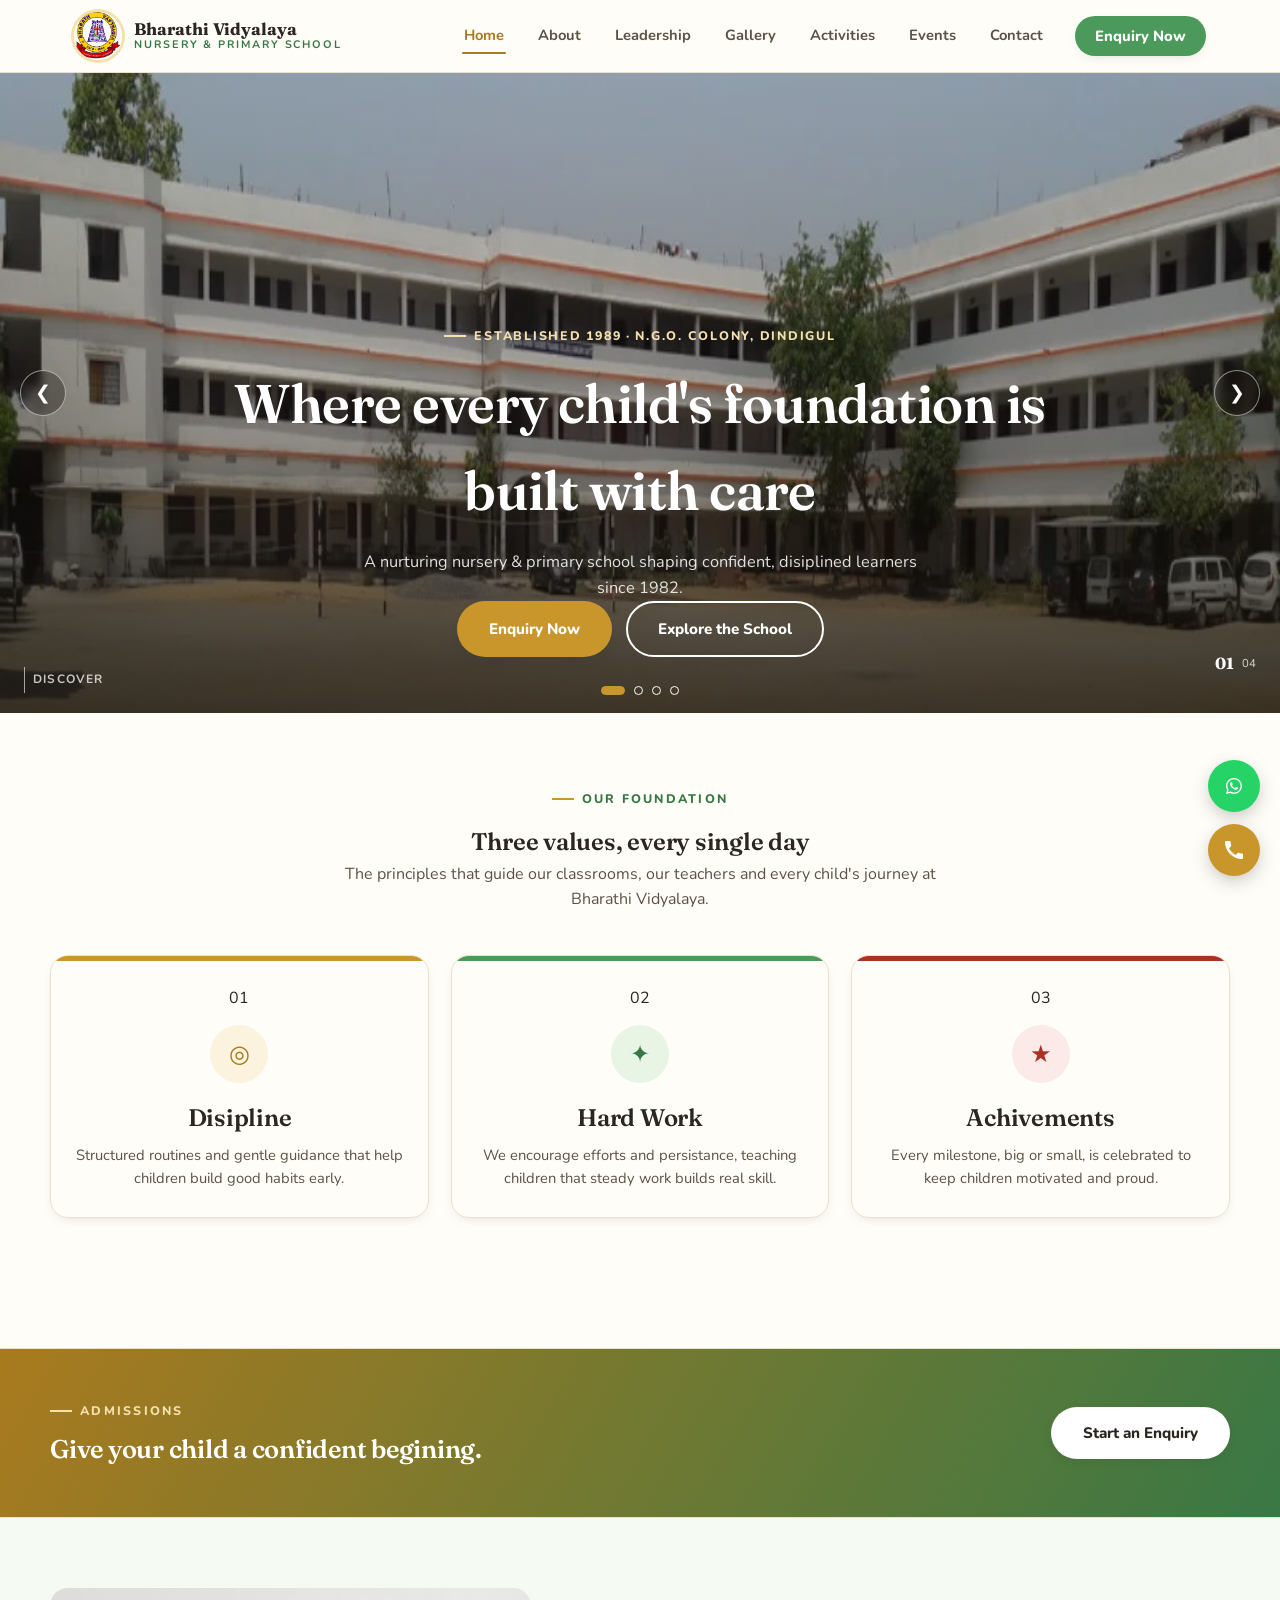
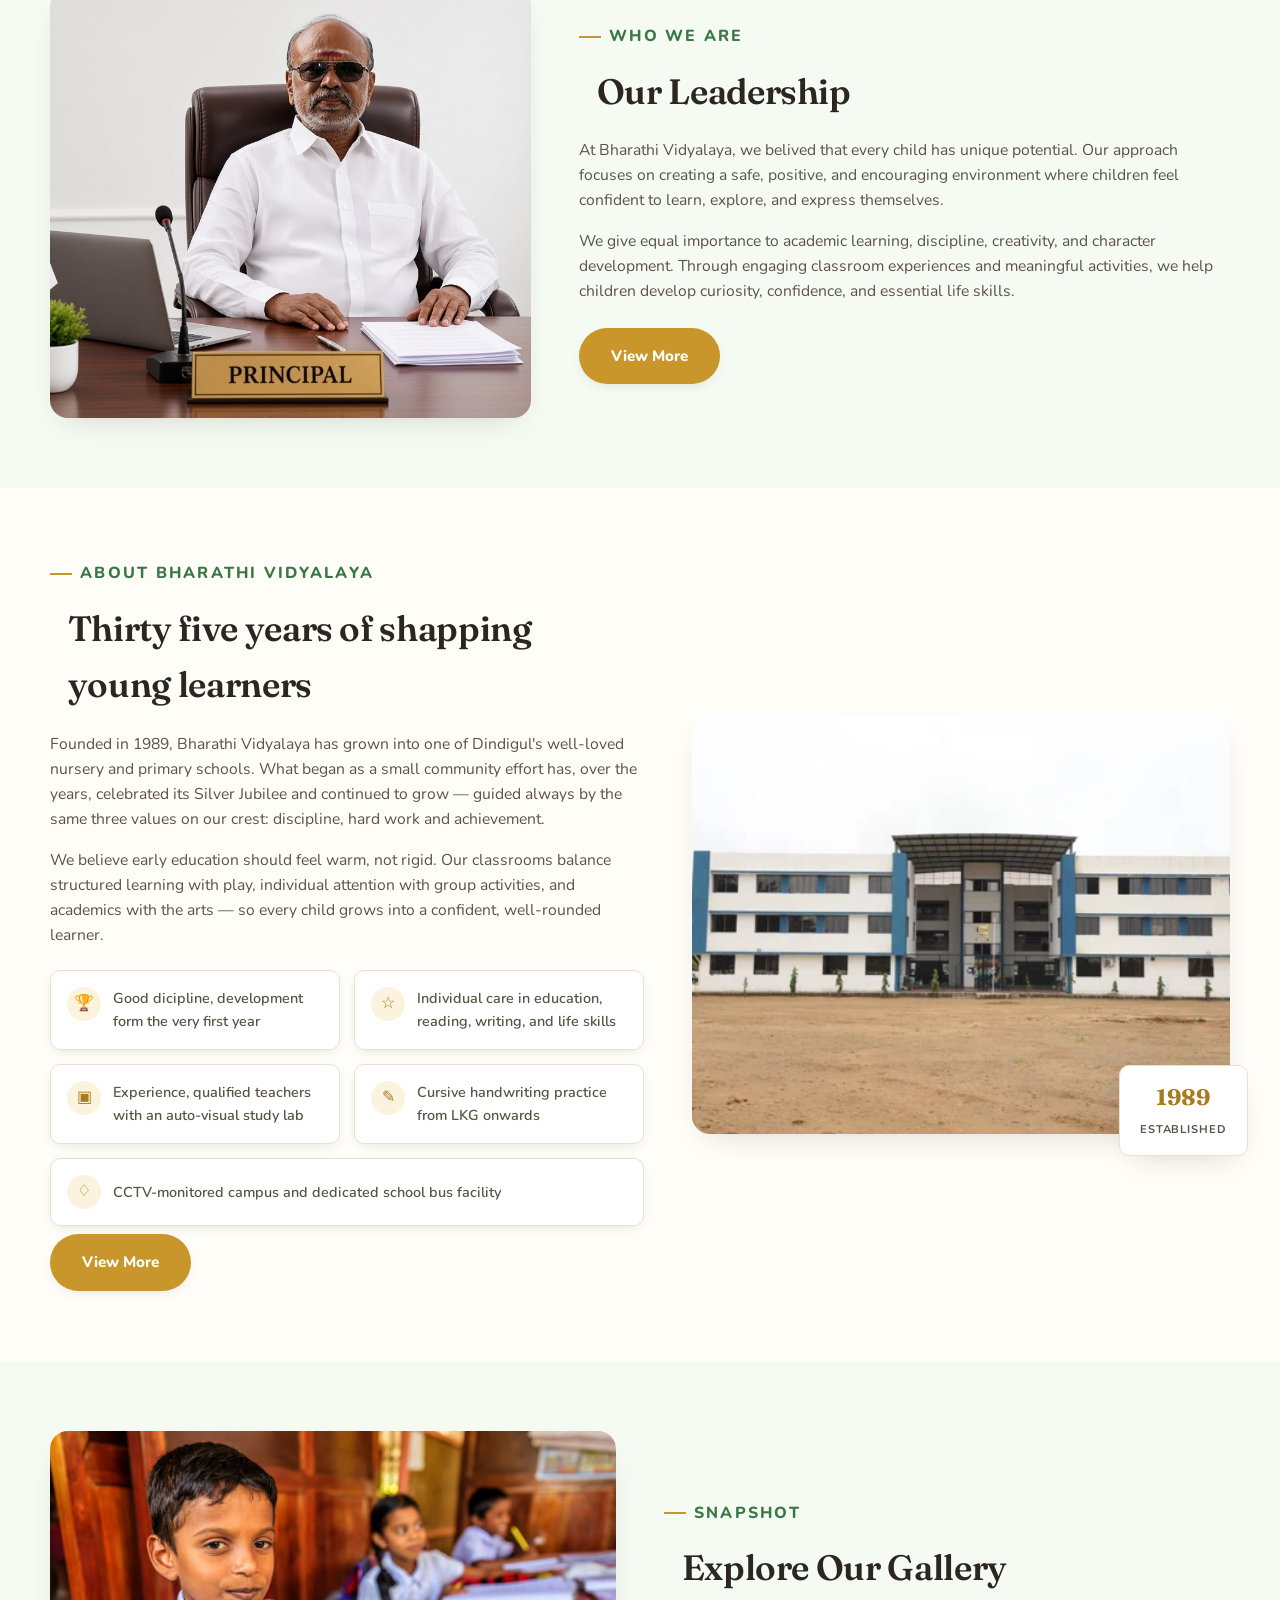
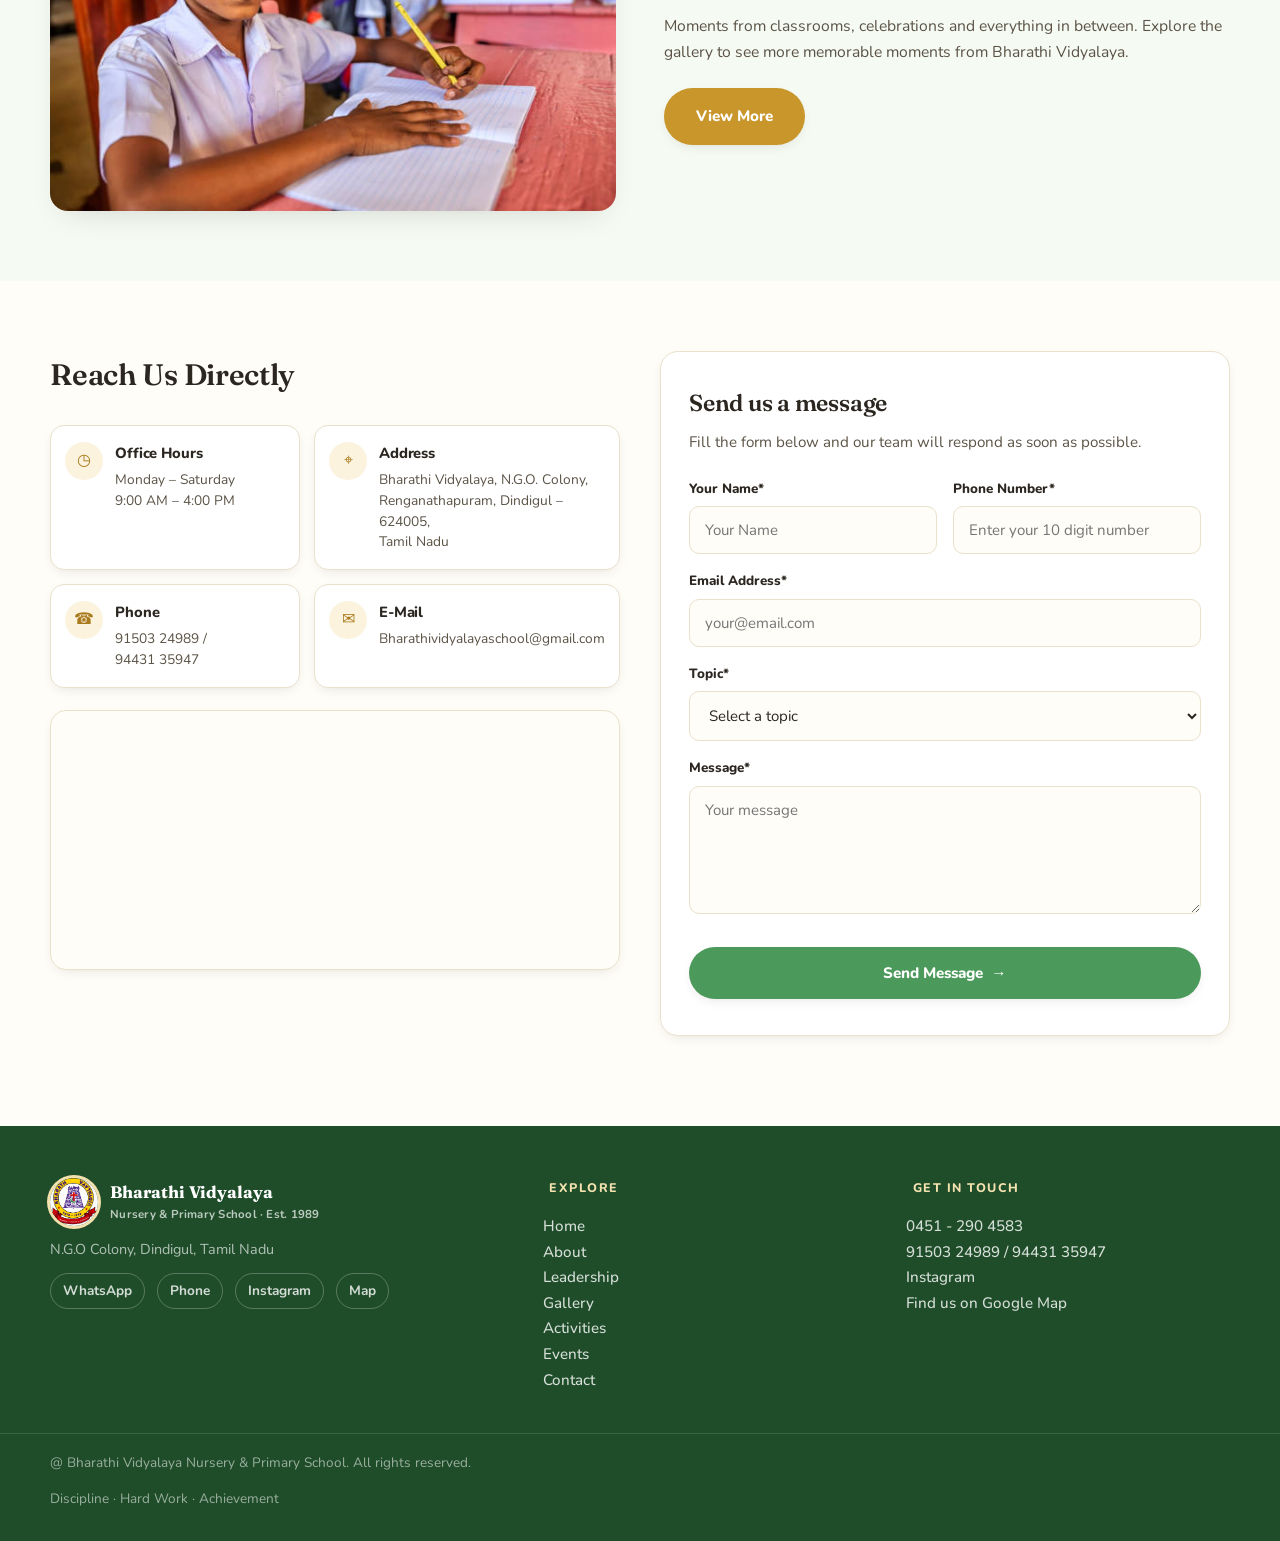
==== commit d656a7f8: "Second iteration and bug fixing update code" ====
--- a/index.html
+++ b/index.html
@@ -136,7 +136,7 @@
 
                         <div class="hero-actions">
                             <button class="btn btn-primary" type="button">Enquiry Now</button>
-                            <a class="btn btn-secondary" href="event.html">Upcomming Events</a>
+                            <a class="btn btn-secondary" href="event.html">Upcoming Events</a>
                         </div>
                     </div> 
                 </div>
@@ -264,7 +264,7 @@
                     </div>
                     <div class="form-group">
                         <label for="phone">Phone*</label>
-                        <input type="tel" name="phone" id="phone" placeholder="+91**********" required>
+                        <input type="tel" name="phone" id="phone" placeholder="Enter your 10 digit number" required>
                     </div>
                     <div class="form-group">
                         <label for="classApplying">Class Applying For*</label>
@@ -295,7 +295,7 @@
                     </div>
                 </div>
 
-                <button class="btn btn-ptimary submit-btn" type="submit">Submit Enquiry</button>
+                <button class="btn btn-primary submit-btn" type="submit">Submit Enquiry</button>
             </form>
         </section>
     </div>
@@ -511,7 +511,7 @@
             </div>
             <div class="home-message-form-group">
                 <label for="homeContactPhone">Phone Number*</label>
-                <input type="tel" id="homeContactPhone" placeholder="+91**********" required>
+                <input type="tel" id="homeContactPhone" placeholder="Enter your 10 digit number" required>
             </div>
             </div>
 
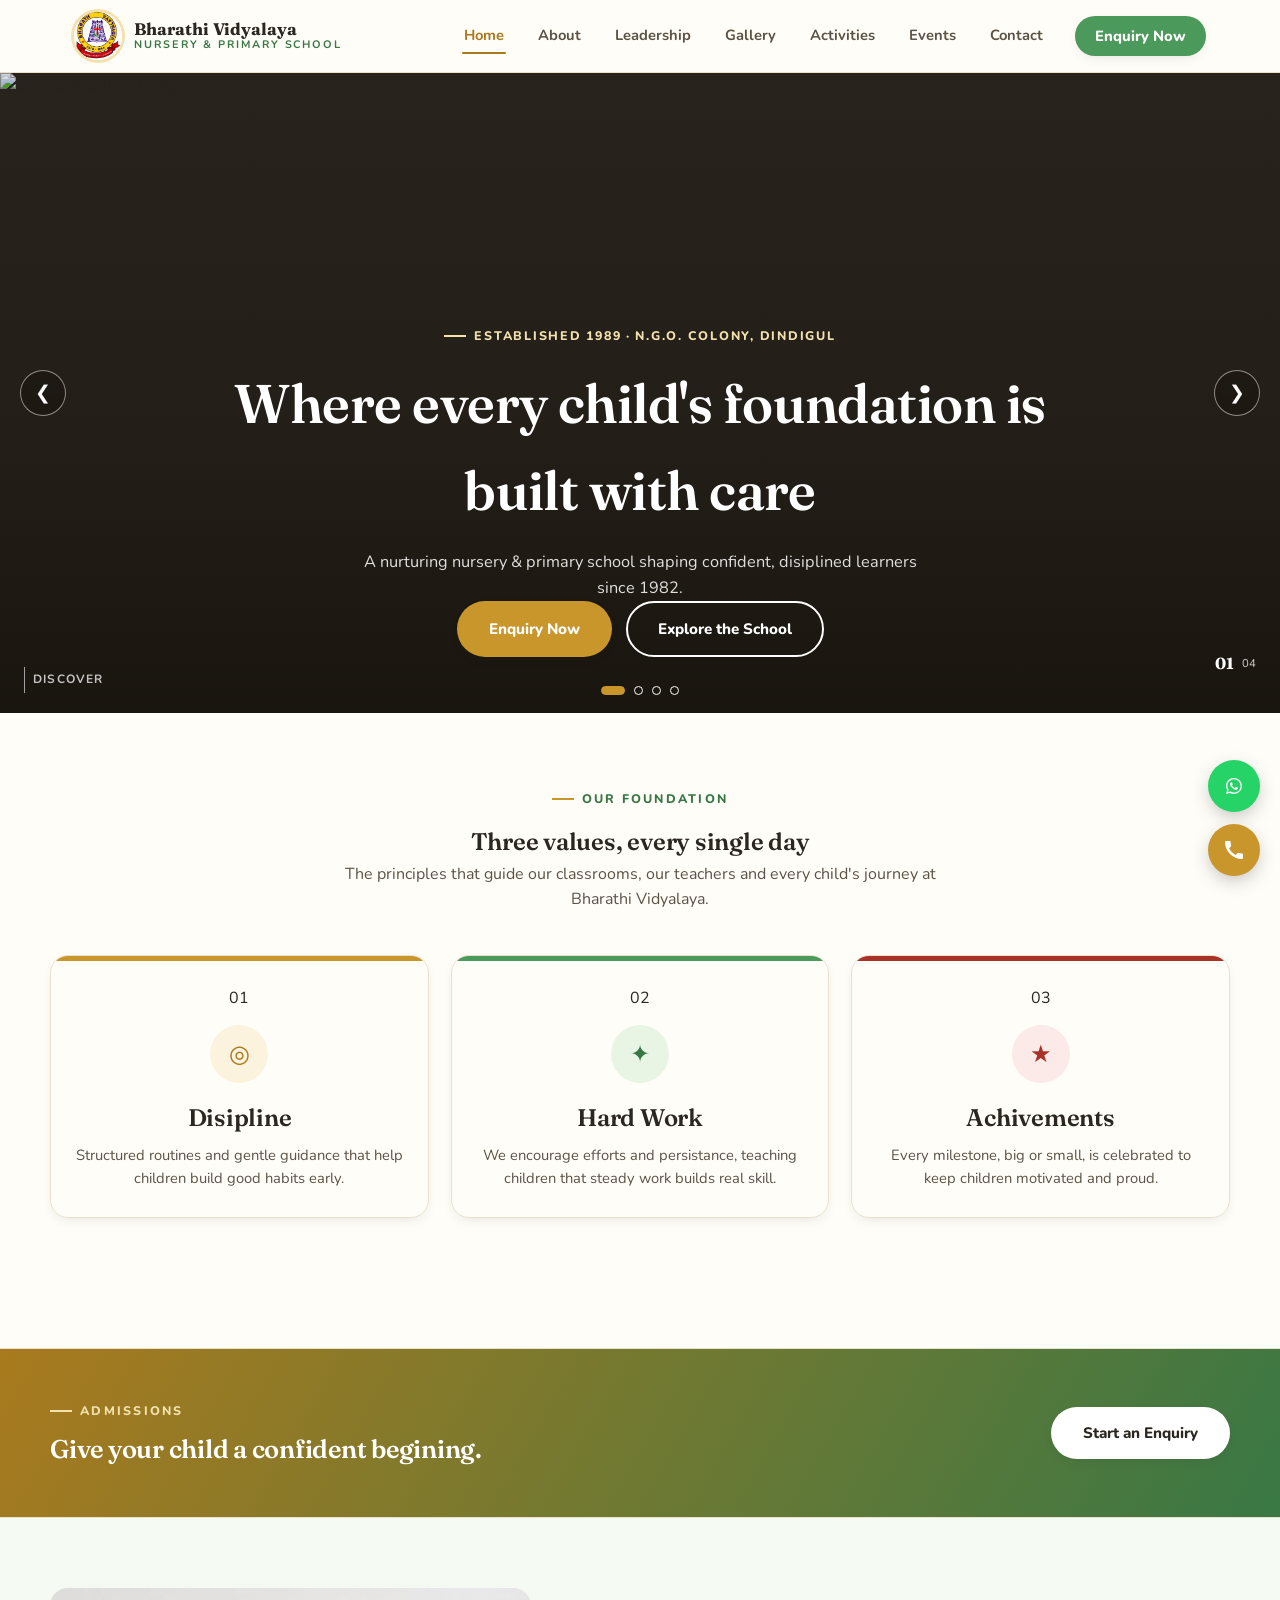
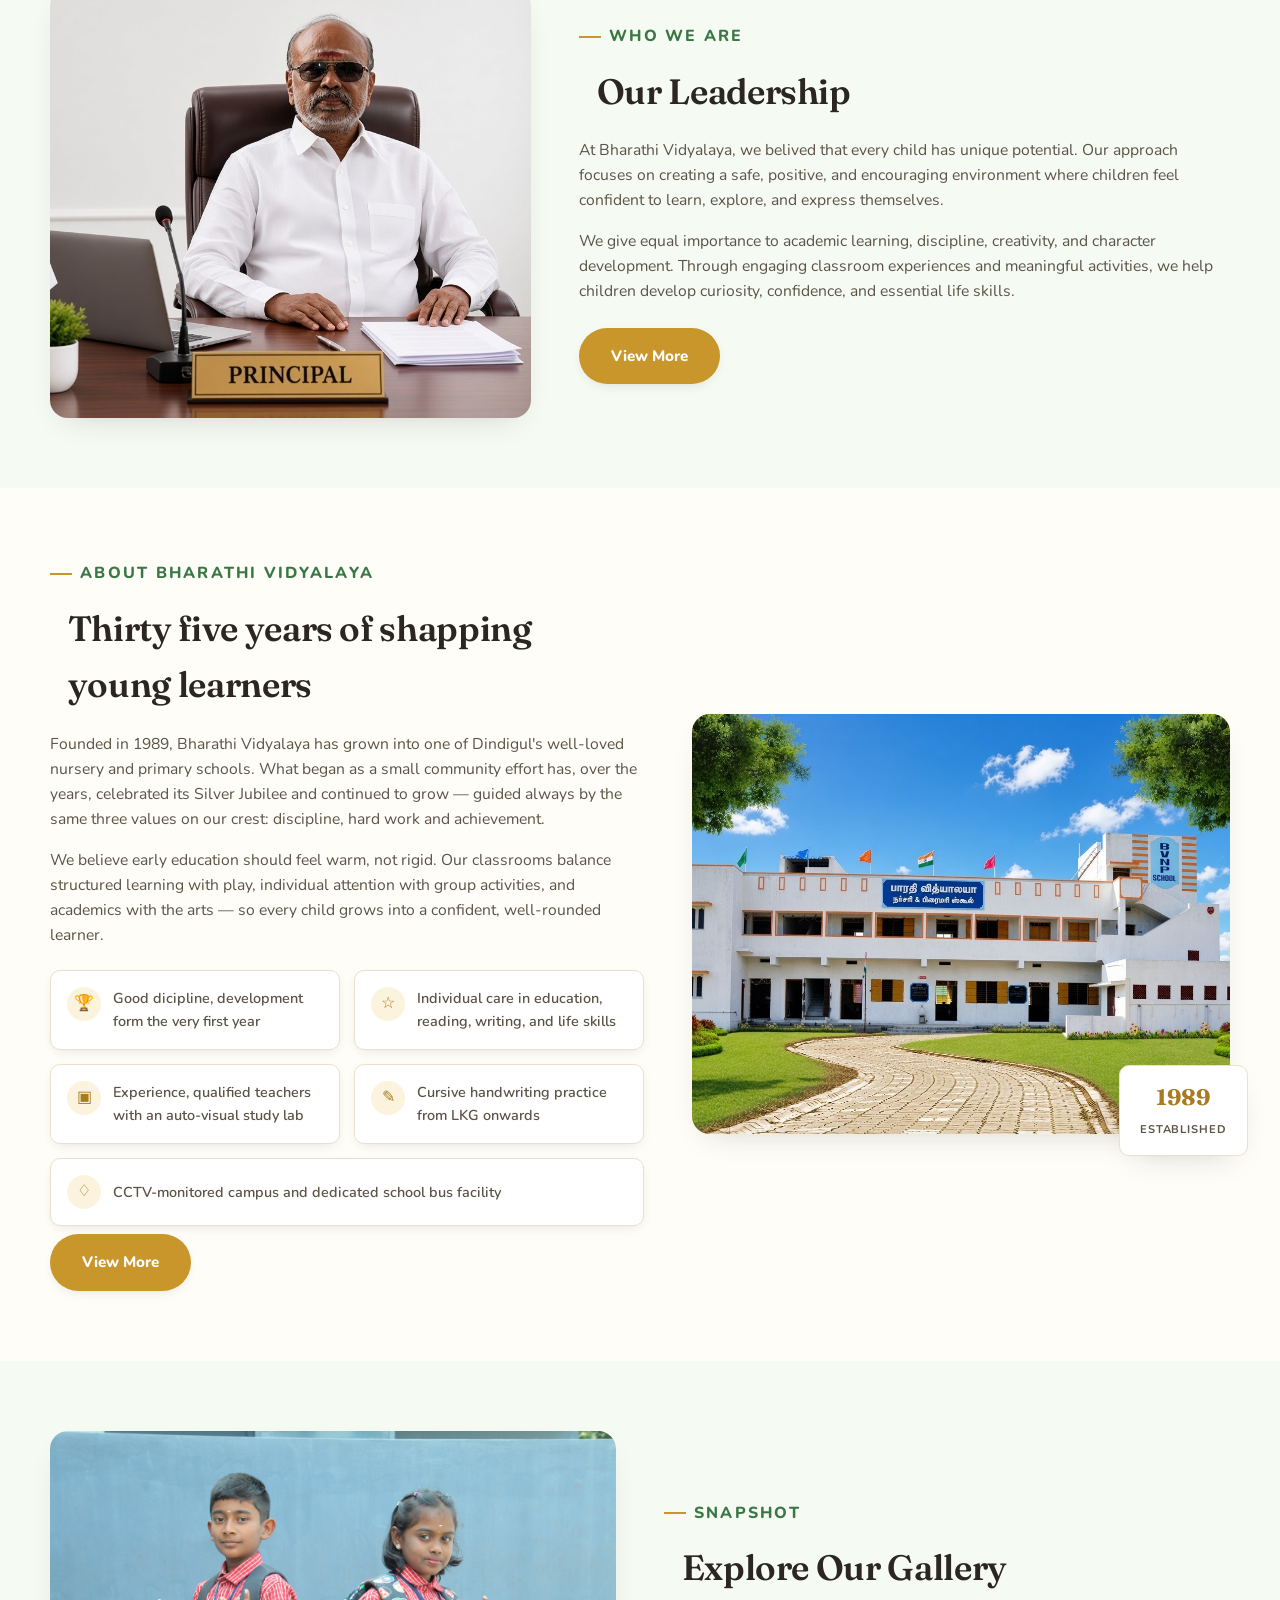
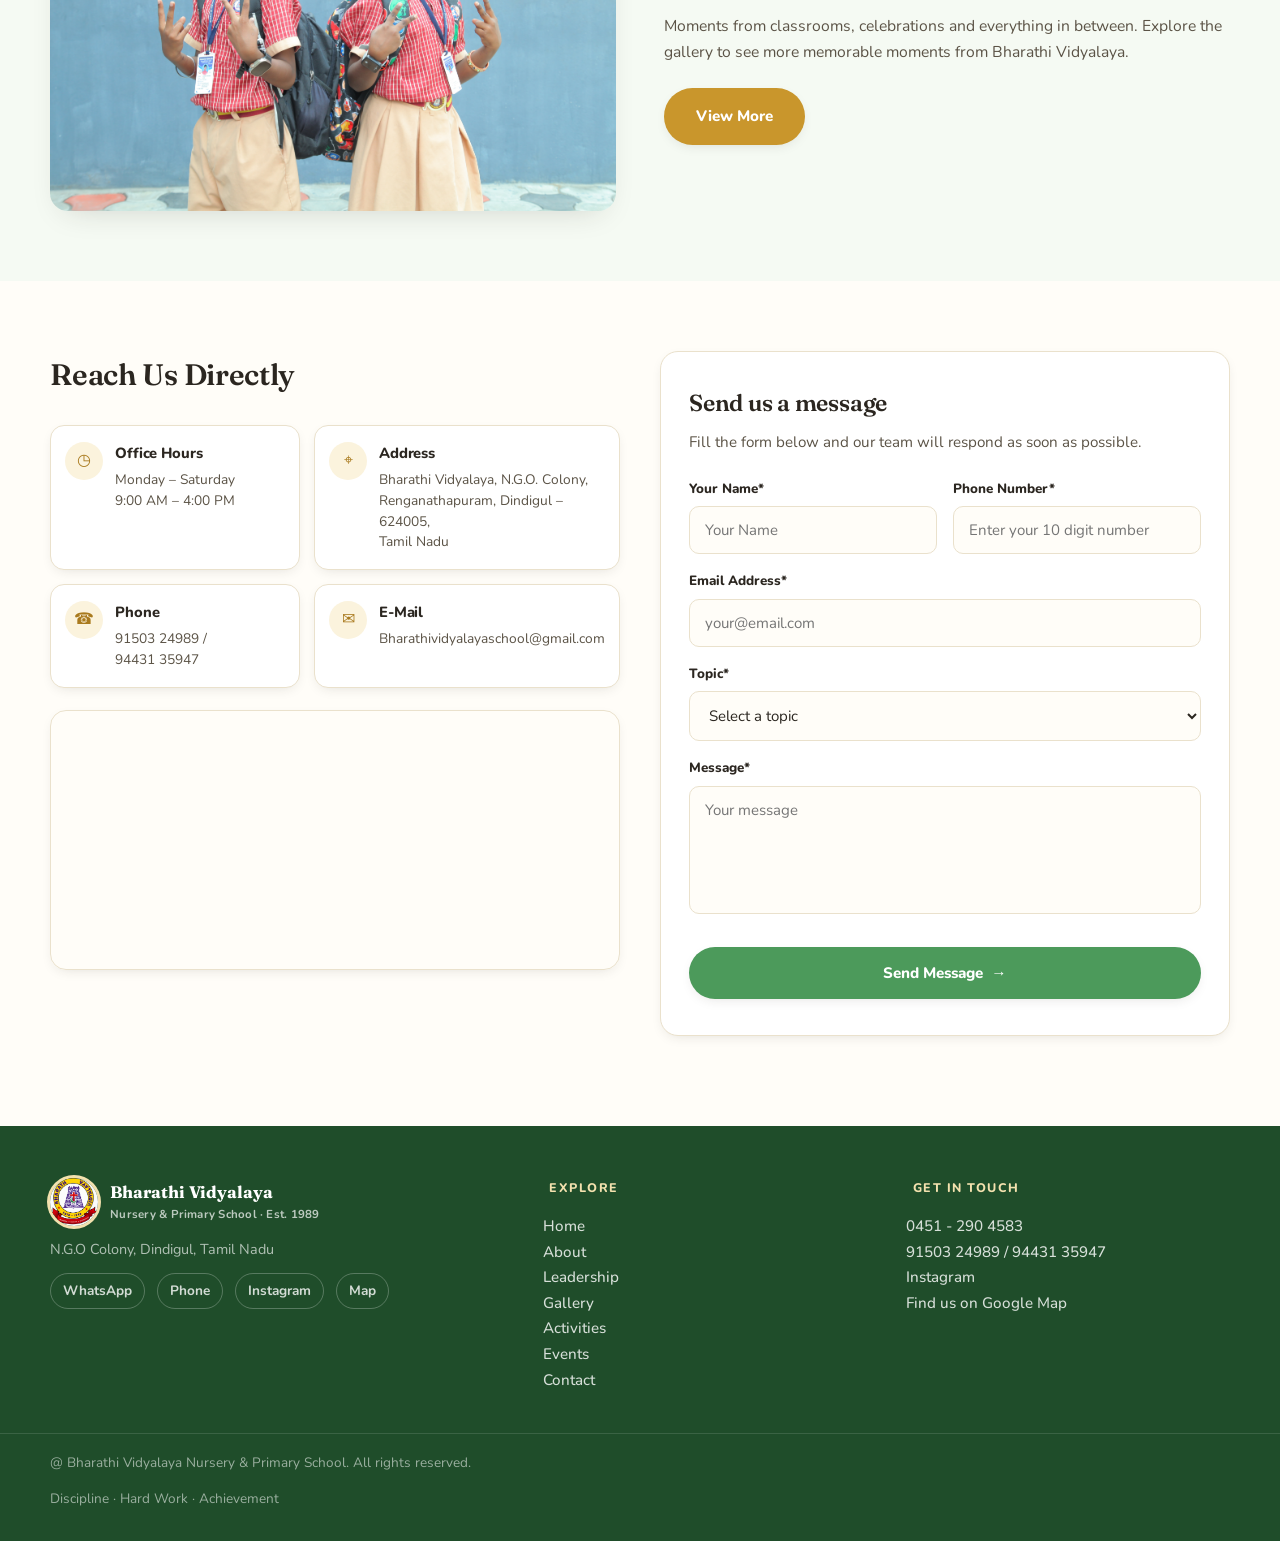
==== commit 35fe20be: "adding fixed size for address field" ====
--- a/index.html
+++ b/index.html
@@ -64,7 +64,7 @@
          <section class="hero-slider" id="home">
             <!-- SLIDE 1 -->
              <article class="hero-slide active">
-                <img class="hero-image" src="assets/images/school.jpeg" alt="School Architect Image" />
+                <img class="hero-image" src="assets/images/original/school_main.jpeg" alt="School Architect Image" />
 
                 <div class="hero-overlay"></div>
 
@@ -91,7 +91,7 @@
 
              <!-- SLIDE 2 -->
               <article class="hero-slide">
-                <img class="hero-image" src="assets/images/school_students.jpeg" alt="School Students">
+                <img class="hero-image" src="assets/images/school_students.jpg" alt="School Students">
                 <div class="hero-overlay"></div>
 
                 <div class="home-container hero-container-wrap">
@@ -260,7 +260,7 @@
                     </div>
                     <div class="form-group">
                         <label for="email">Email</label>
-                        <input type="email" name="email" id="email" placeholder="you@example.com">
+                        <input type="email" name="email" id="email" placeholder="you@example.com" maxlength="40">
                     </div>
                     <div class="form-group">
                         <label for="phone">Phone*</label>
@@ -517,7 +517,7 @@
 
             <div class="home-message-form-group">
             <label for="homeContactEmail">Email Address*</label>
-            <input type="email" id="homeContactEmail" name="email" placeholder="your@email.com" required>
+            <input type="email" id="homeContactEmail" name="email" placeholder="your@email.com" required maxlength="40">
             </div>
 
             <div class="home-message-form-group">
--- a/css/style.css
+++ b/css/style.css
@@ -709,6 +709,7 @@
     background: var(--base);
     color: var(--ink);
     transition: border-color .2s, box-shadow .2s;
+    resize: none;
 }
 .form-group input:focus, .form-group select:focus, .form-group textarea:focus {
     border-color:var(--green); 
@@ -1151,6 +1152,7 @@
   background: var(--base);
   color: var(--ink);
   transition: border-color 0.2s, box-shadow 0.2s;
+  resize: none;
 }
 
 .home-message-form-group input:focus,
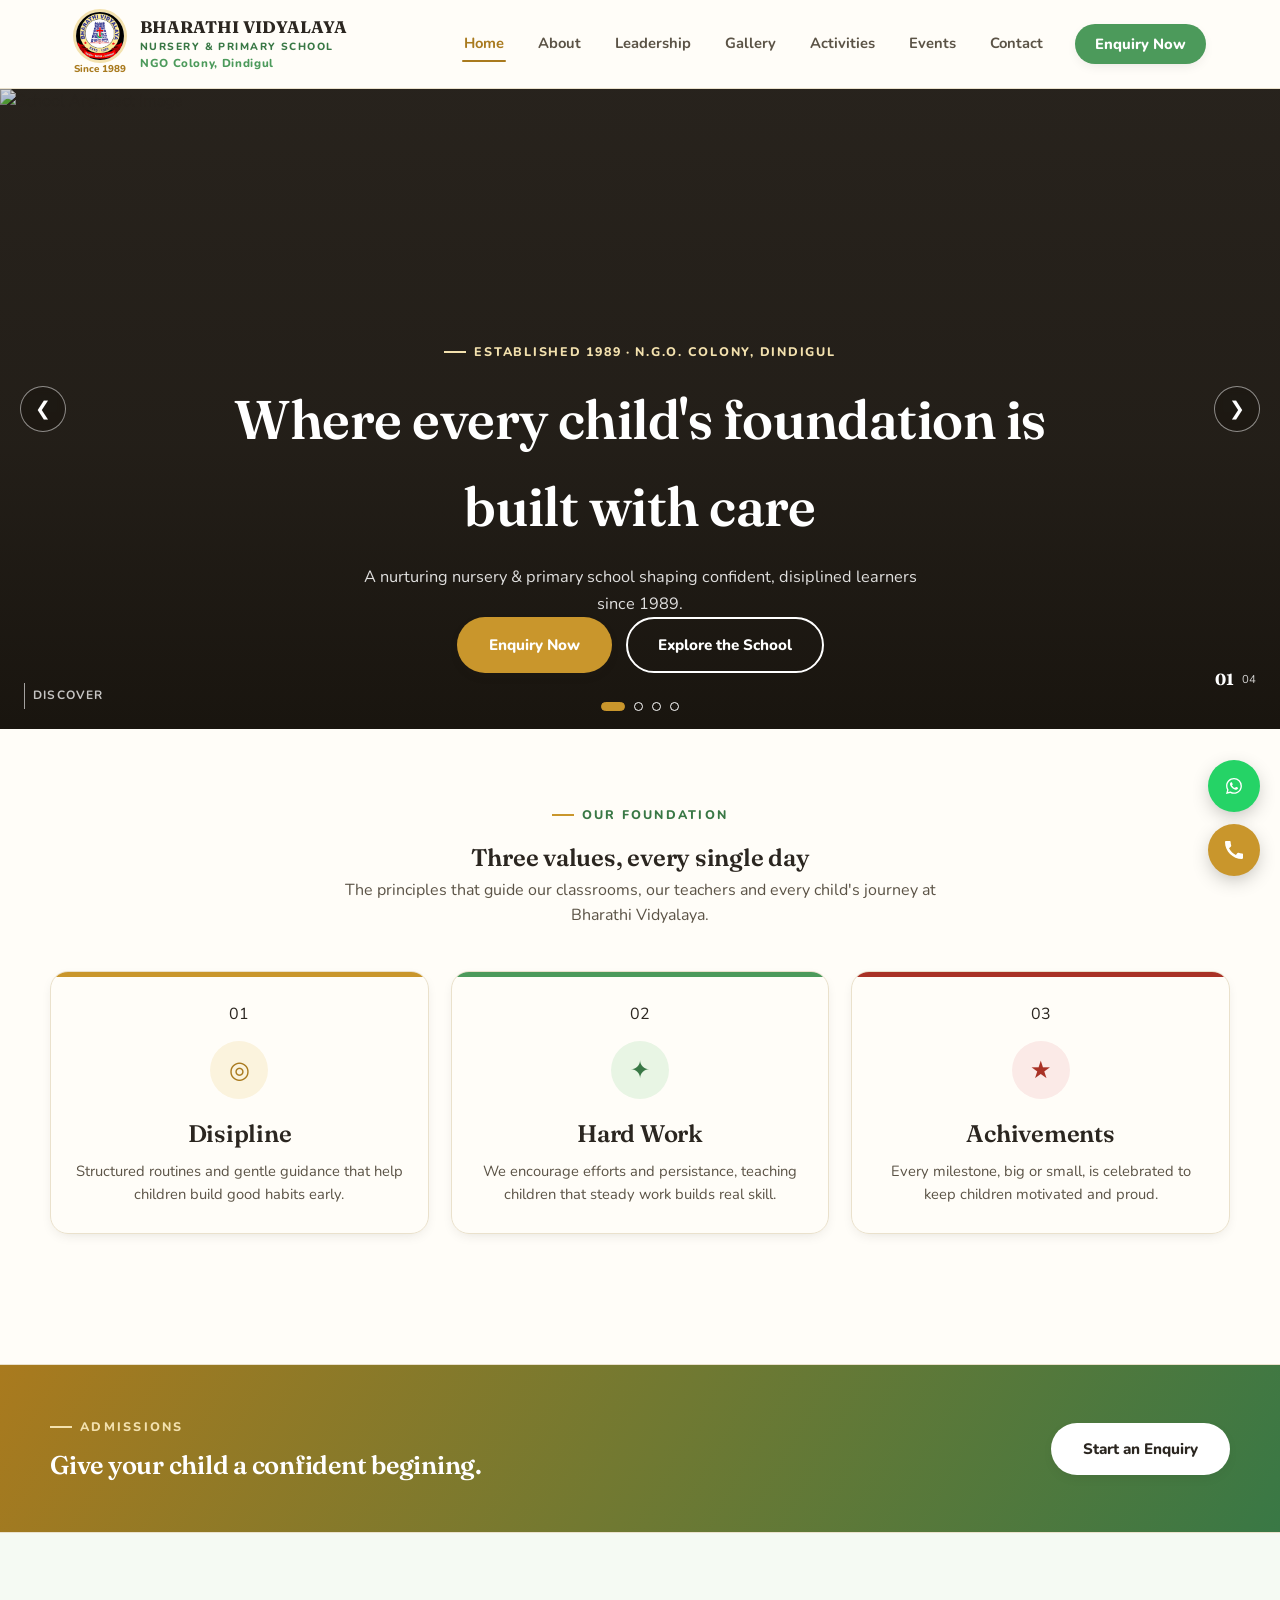
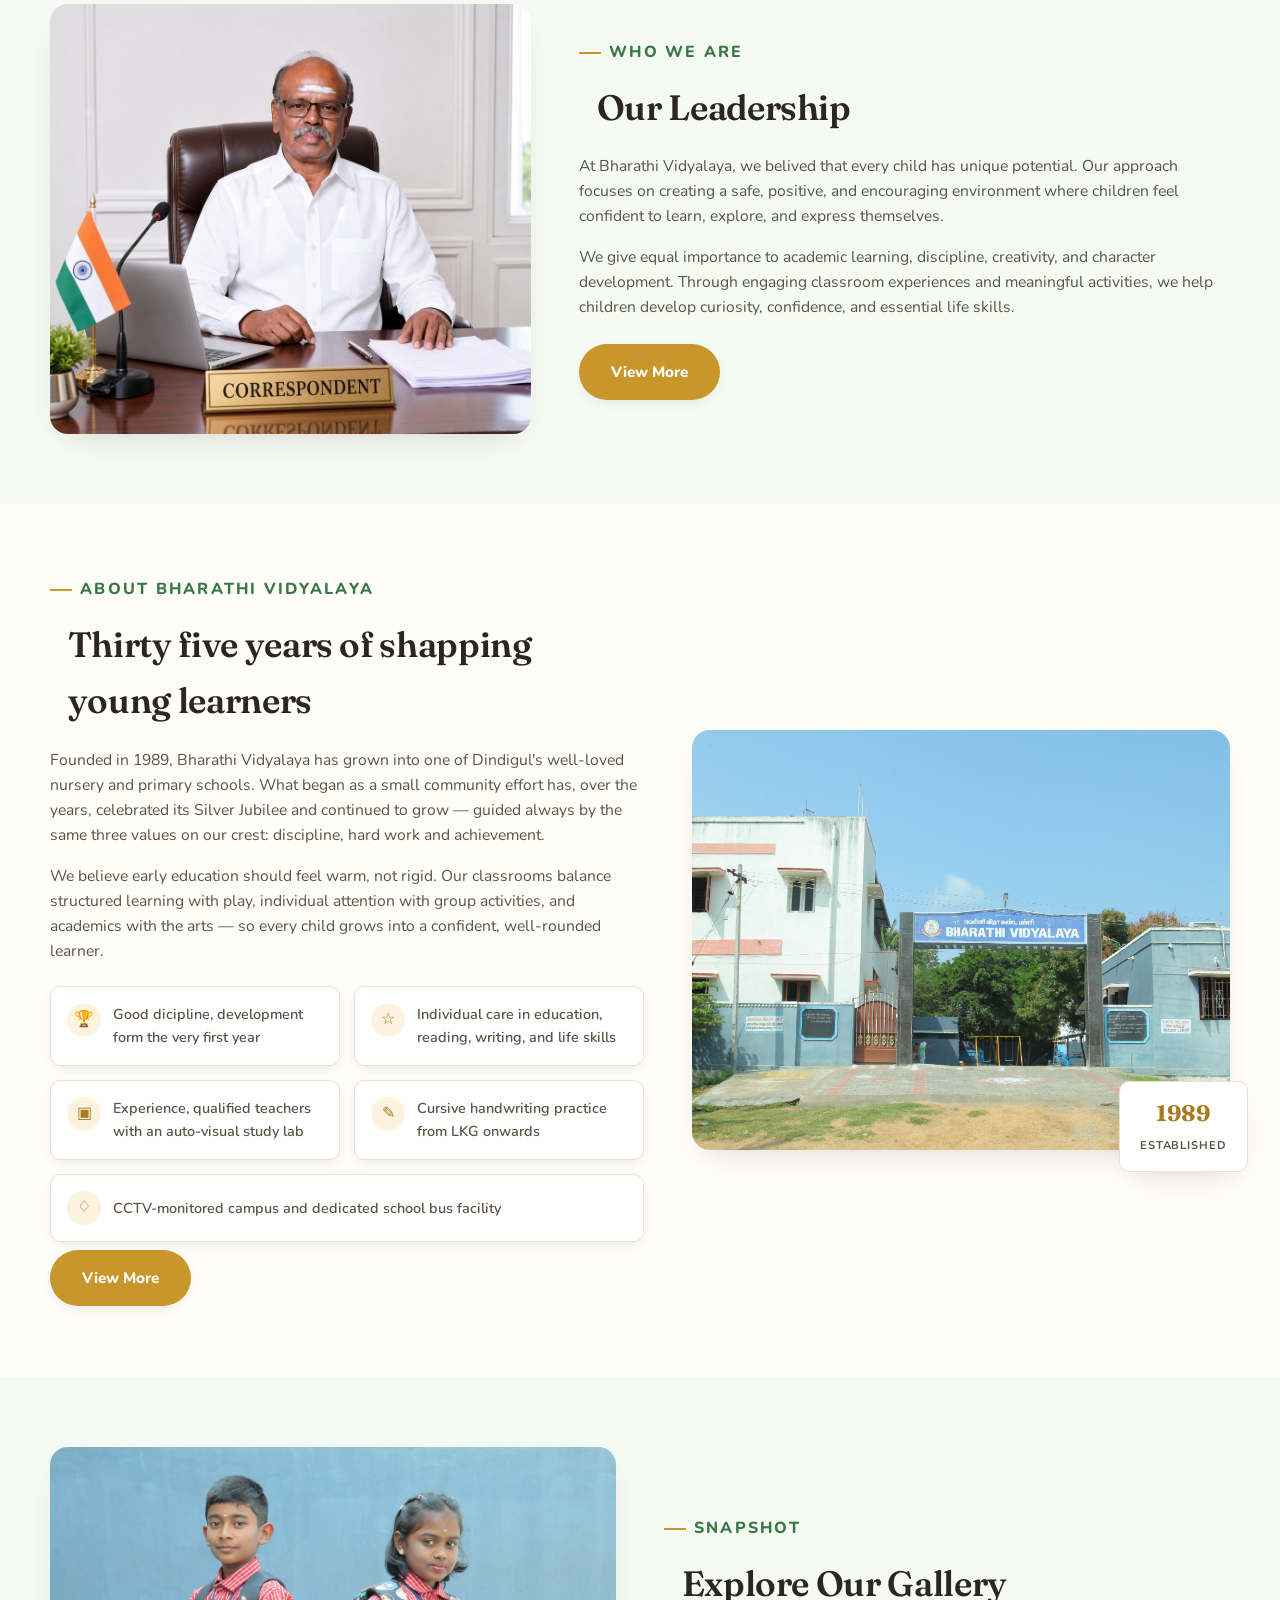
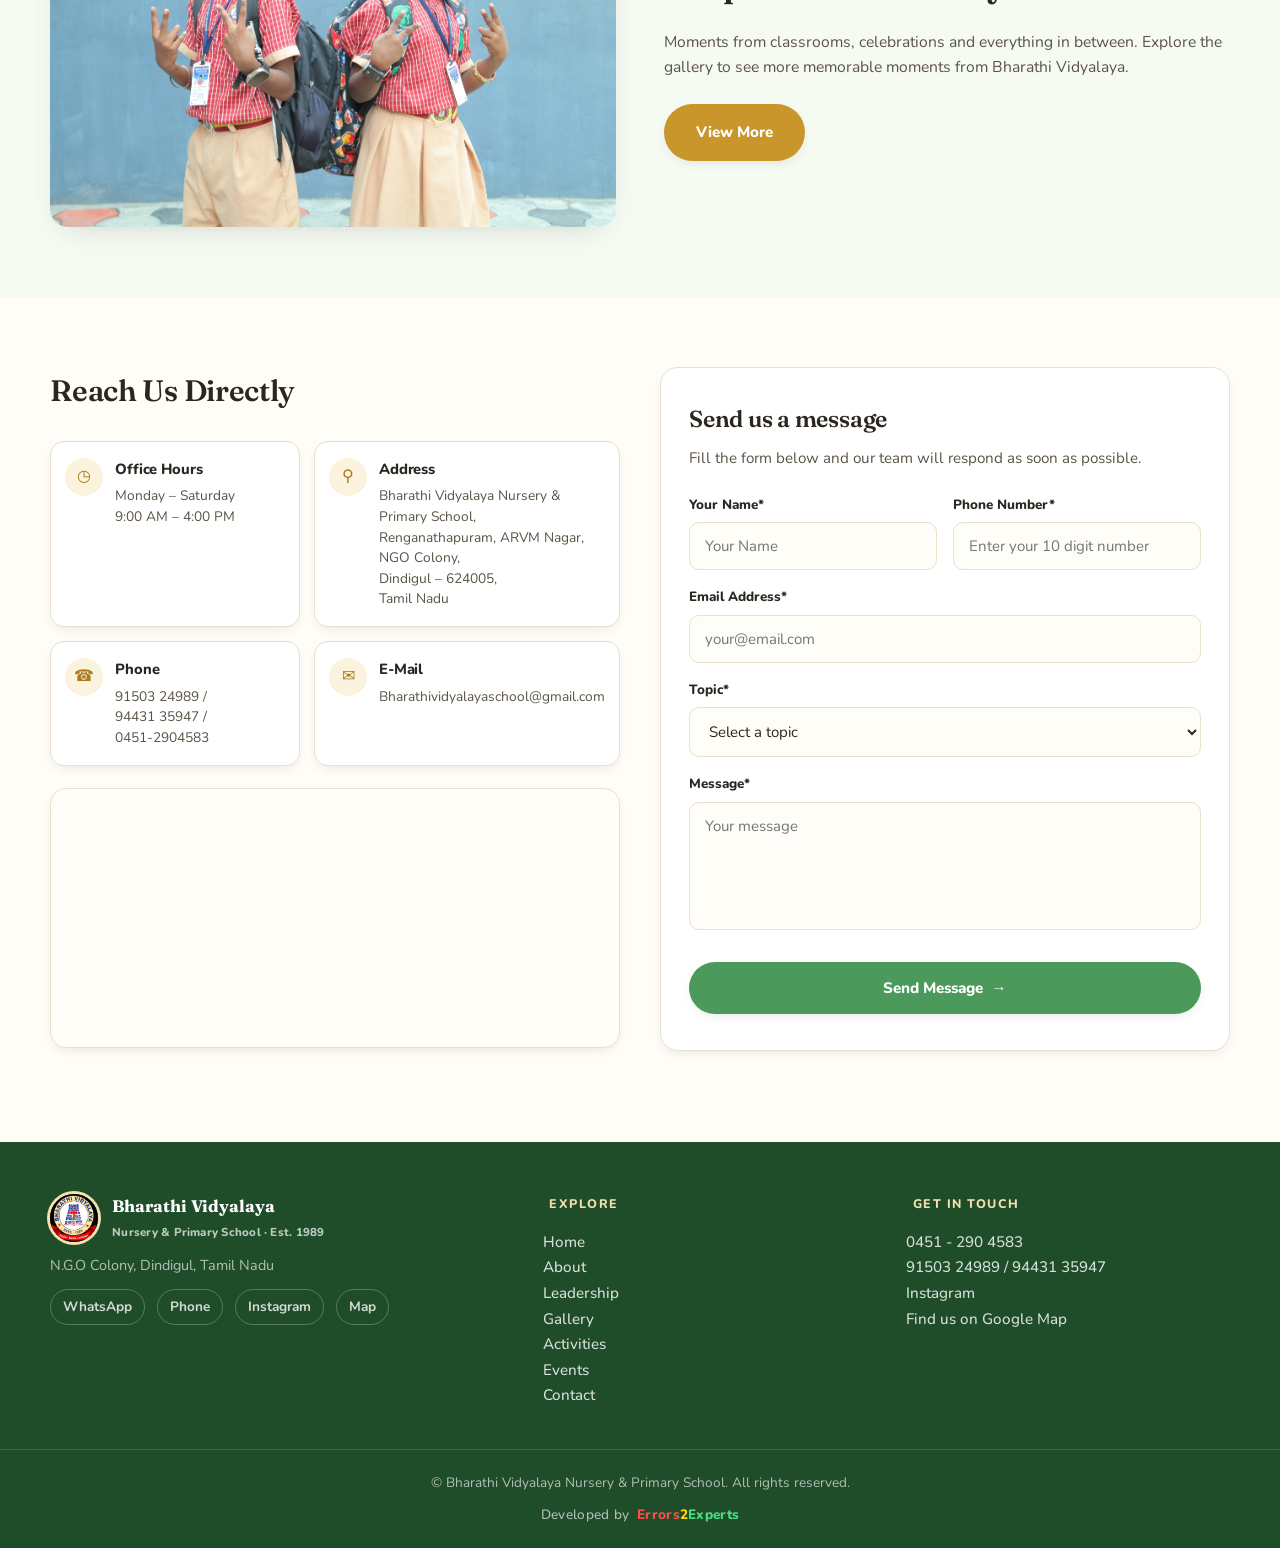
==== commit 1cef4793: "After changing the client requiement" ====
--- a/index.html
+++ b/index.html
@@ -18,11 +18,19 @@
     <header class="site-header" id="siteHeader">
         <div class="home-container nav-container">
             <a href="index.html" class="brand-img">
-                <img src="assets/images/bv_logo.jpeg" class="brand-logo" alt="Bharathi Vidyalaya logo">
+                <div class="brand-emblem">
+                    <img
+                        src="assets/images/bv_logo.jpeg"
+                        class="brand-logo"
+                        alt="Bharathi Vidyalaya logo"
+                    >
+                    <span class="brand-since">Since 1989</span>
+                </div>
 
                 <span class="brand-copy">
-                    <strong>Bharathi Vidyalaya</strong>
+                    <strong>BHARATHI VIDYALAYA</strong>
                     <span>Nursery &amp; Primary School</span>
+                    <span class="brand-location">NGO Colony, Dindigul</span>
                 </span>
             </a>
 
@@ -64,7 +72,7 @@
          <section class="hero-slider" id="home">
             <!-- SLIDE 1 -->
              <article class="hero-slide active">
-                <img class="hero-image" src="assets/images/original/school_main.jpeg" alt="School Architect Image" />
+                <img class="hero-image" src="assets/images/school_main.JPG" alt="School Architect Image" />
 
                 <div class="hero-overlay"></div>
 
@@ -78,7 +86,7 @@
                         <h1>Where every child's foundation is built with care</h1>
                         <p class="hero-description">
                             A nurturing nursery &amp; primary school shaping confident,
-                            disiplined learners since 1982.
+                            disiplined learners since 1989.
                         </p>
 
                         <div class="hero-actions">
@@ -446,12 +454,14 @@
             </div>
 
             <div class="home-contact-info-item">
-            <div class="home-contact-info-icon">⌖</div>
+            <div class="home-contact-info-icon">⚲</div>
             <div class="home-contact-info-content">
                 <h3>Address</h3>
                 <p>
-                Bharathi Vidyalaya, N.G.O. Colony,<br>
-                Renganathapuram, Dindigul – 624005,<br>
+                Bharathi Vidyalaya Nursery & Primary School,<br>
+                Renganathapuram, ARVM Nagar, <br>
+                NGO Colony, <br> 
+                Dindigul – 624005,<br>
                 Tamil Nadu
                 </p>
             </div>
@@ -463,7 +473,8 @@
                 <h3>Phone</h3>
                 <p>
                 <a href="tel:9150324989">91503 24989</a> /<br>
-                <a href="tel:9443135947">94431 35947</a>
+                <a href="tel:9443135947">94431 35947</a> /<br>
+                <a href="tel:0451-2904583">0451-2904583</a>
                 </p>
             </div>
             </div>
@@ -559,8 +570,8 @@
                 </a>
                 <p class="footer-address">N.G.O Colony, Dindigul, Tamil Nadu</p>
                 <div class="footer-social">
-                    <a href="#">WhatsApp</a>
-                    <a href="#">Phone</a>
+                    <a href="https://wa.me/916380939363">WhatsApp</a>
+                    <a href="tel:+916380939363">Phone</a>
                     <a href="https://www.instagram.com/bharathi_vidyalaya_/">Instagram</a>
                     <a href="https://www.google.com/maps?ll=10.369026,77.995531&z=16&t=m&hl=en-US&gl=US&mapclient=embed&cid=11891929816617068147">Map</a>
                 </div>
@@ -592,15 +603,24 @@
 
         <div class="footer-bottom">
             <div class="home-container footer-bottom-inner">
-                <p>@ Bharathi Vidyalaya Nursery &amp; Primary School. All rights reserved.</p>
-                <p class="footer-motto">Discipline · Hard Work · Achievement</p>
+                <p class="footer-copyright">
+                    © Bharathi Vidyalaya Nursery &amp; Primary School. All rights reserved.
+                </p>
+
+                <p class="footer-developer">
+                    Developed by
+                    <a href="https://errors2experts.com/services/"
+                    class="developer-link"
+                    target="_blank"
+                    rel="noopener noreferrer"><span class="developer-errors">Errors</span><span class="developer-two">2</span><span class="developer-experts">Experts</span></a>
+                </p>
             </div>
         </div>
      </footer>
 
     <!-- ================================= FLOATING ACTION BUTTON ================================= -->
       <div class="fap-group">
-        <a href="https://wa.me/919150324989" class="fab fab-whatsapp" target="_blank" rel="noopener">
+        <a href="https://wa.me/916380939363" class="fab fab-whatsapp" target="_blank" rel="noopener">
             <svg xmlns="http://www.w3.org/2000/svg" width="16" height="16" fill="currentColor" class="bi bi-whatsapp" viewBox="0 0 16 16">
             <path d="M13.601 2.326A7.85 7.85 0 0 0 7.994 0C3.627 0 .068 3.558.064 7.926c0 1.399.366 2.76 1.057 3.965L0 16l4.204-1.102a7.9 7.9 0 0 0 3.79.965h.004c4.368 0 7.926-3.558 7.93-7.93A7.9 7.9 0 0 0 13.6 2.326zM7.994 14.521a6.6 6.6 0 0 1-3.356-.92l-.24-.144-2.494.654.666-2.433-.156-.251a6.56 6.56 0 0 1-1.007-3.505c0-3.626 2.957-6.584 6.591-6.584a6.56 6.56 0 0 1 4.66 1.931 6.56 6.56 0 0 1 1.928 4.66c-.004 3.639-2.961 6.592-6.592 6.592m3.615-4.934c-.197-.099-1.17-.578-1.353-.646-.182-.065-.315-.099-.445.099-.133.197-.513.646-.627.775-.114.133-.232.148-.43.05-.197-.1-.836-.308-1.592-.985-.59-.525-.985-1.175-1.103-1.372-.114-.198-.011-.304.088-.403.087-.088.197-.232.296-.346.1-.114.133-.198.198-.33.065-.134.034-.248-.015-.347-.05-.099-.445-1.076-.612-1.47-.16-.389-.323-.335-.445-.34-.114-.007-.247-.007-.38-.007a.73.73 0 0 0-.529.247c-.182.198-.691.677-.691 1.654s.71 1.916.81 2.049c.098.133 1.394 2.132 3.383 2.992.47.205.84.326 1.129.418.475.152.904.129 1.246.08.38-.058 1.171-.48 1.338-.943.164-.464.164-.86.114-.943-.049-.084-.182-.133-.38-.232"/>
             </svg>
--- a/css/style.css
+++ b/css/style.css
@@ -197,6 +197,113 @@
     overflow-y: auto;
     z-index: 600;
 }
+
+/* ========================================
+   SCHOOL BRANDING
+======================================== */
+
+.brand-img {
+    display: flex;
+    align-items: center;
+    gap: 14px;
+    flex-shrink: 0;
+}
+
+.brand-emblem {
+    display: flex;
+    flex-direction: column;
+    align-items: center;
+    gap: 4px;
+    flex-shrink: 0;
+}
+
+.brand-logo {
+    width: 48px;
+    height: 48px;
+    border-radius: 50%;
+    object-fit: cover;
+    box-shadow: 0 0 0 3px var(--gold-light);
+}
+
+.brand-since {
+    font-family: 'Nunito', sans-serif;
+    font-size: 0.62rem;
+    font-weight: 800;
+    color: var(--gold-deep);
+    line-height: 1.2;
+    white-space: nowrap;
+}
+
+.brand-copy {
+    display: flex;
+    flex-direction: column;
+    align-items: flex-start;
+    line-height: 1.2;
+}
+
+.brand-copy strong {
+    display: block;
+    font-family: 'Fraunces', serif;
+    font-size: 1.05rem;
+    font-weight: 700;
+    color: var(--ink);
+}
+
+.brand-copy > span {
+    display: block;
+    margin-top: 4px;
+    font-size: 0.65rem;
+    letter-spacing: 0.09rem;
+    text-transform: uppercase;
+    color: var(--green-deep);
+    font-weight: 800;
+}
+
+.brand-copy .brand-location {
+    margin-top: 3px;
+    font-size: 0.72rem;
+    letter-spacing: 0.04rem;
+    text-transform: none;
+    color: var(--green);
+    font-weight: 800;
+}
+
+/* ========================================
+   RESPONSIVE BRANDING
+======================================== */
+
+@media (max-width: 480px) {
+    .nav-container {
+        padding: 10px 16px;
+    }
+
+    .brand-img {
+        gap: 10px;
+    }
+
+    .brand-logo {
+        width: 42px;
+        height: 42px;
+    }
+
+    .brand-since {
+        font-size: 0.58rem;
+    }
+
+    .brand-copy strong {
+        font-size: 0.92rem;
+    }
+
+    .brand-copy > span {
+        font-size: 0.56rem;
+        letter-spacing: 0.04rem;
+    }
+
+    .brand-copy .brand-location {
+        font-size: 0.65rem;
+    }
+}
+
 .mobile-nav.open{ 
     display:flex; 
     transform:translateX(0); 
@@ -1297,6 +1404,54 @@
   color: #fff;
   font-weight: 800;
 }
+/* ================================= FOOTER BOTTOM ================================= */
+
+.footer-bottom {
+    border-top: 1px solid rgba(255, 255, 255, 0.12);
+    padding: 22px 0;
+}
+
+.footer-bottom-inner {
+    display: flex;
+    flex-direction: column;
+    align-items: center;
+    justify-content: center;
+    gap: 10px;
+    text-align: center;
+}
+
+.footer-bottom-inner p {
+    margin: 0;
+    font-size: 0.85rem;
+    line-height: 1.6;
+    color: rgba(255, 255, 255, 0.65);
+}
+
+.footer-motto {
+    font-weight: 600;
+    color: rgba(255, 255, 255, 0.8);
+}
+
+.footer-developer {
+    font-weight: 500;
+    letter-spacing: 0.02em;
+}
+
+.developer-errors {
+    color: #ff4d4d;
+    font-weight: 800;
+}
+
+.developer-two {
+    color: #ffd700;
+    font-weight: 800;
+}
+
+.developer-experts {
+    color: #4ade80;
+    font-weight: 800;
+}
+
 
 /* =============================== RESPONSIVE DESIGN =============================== */
 
